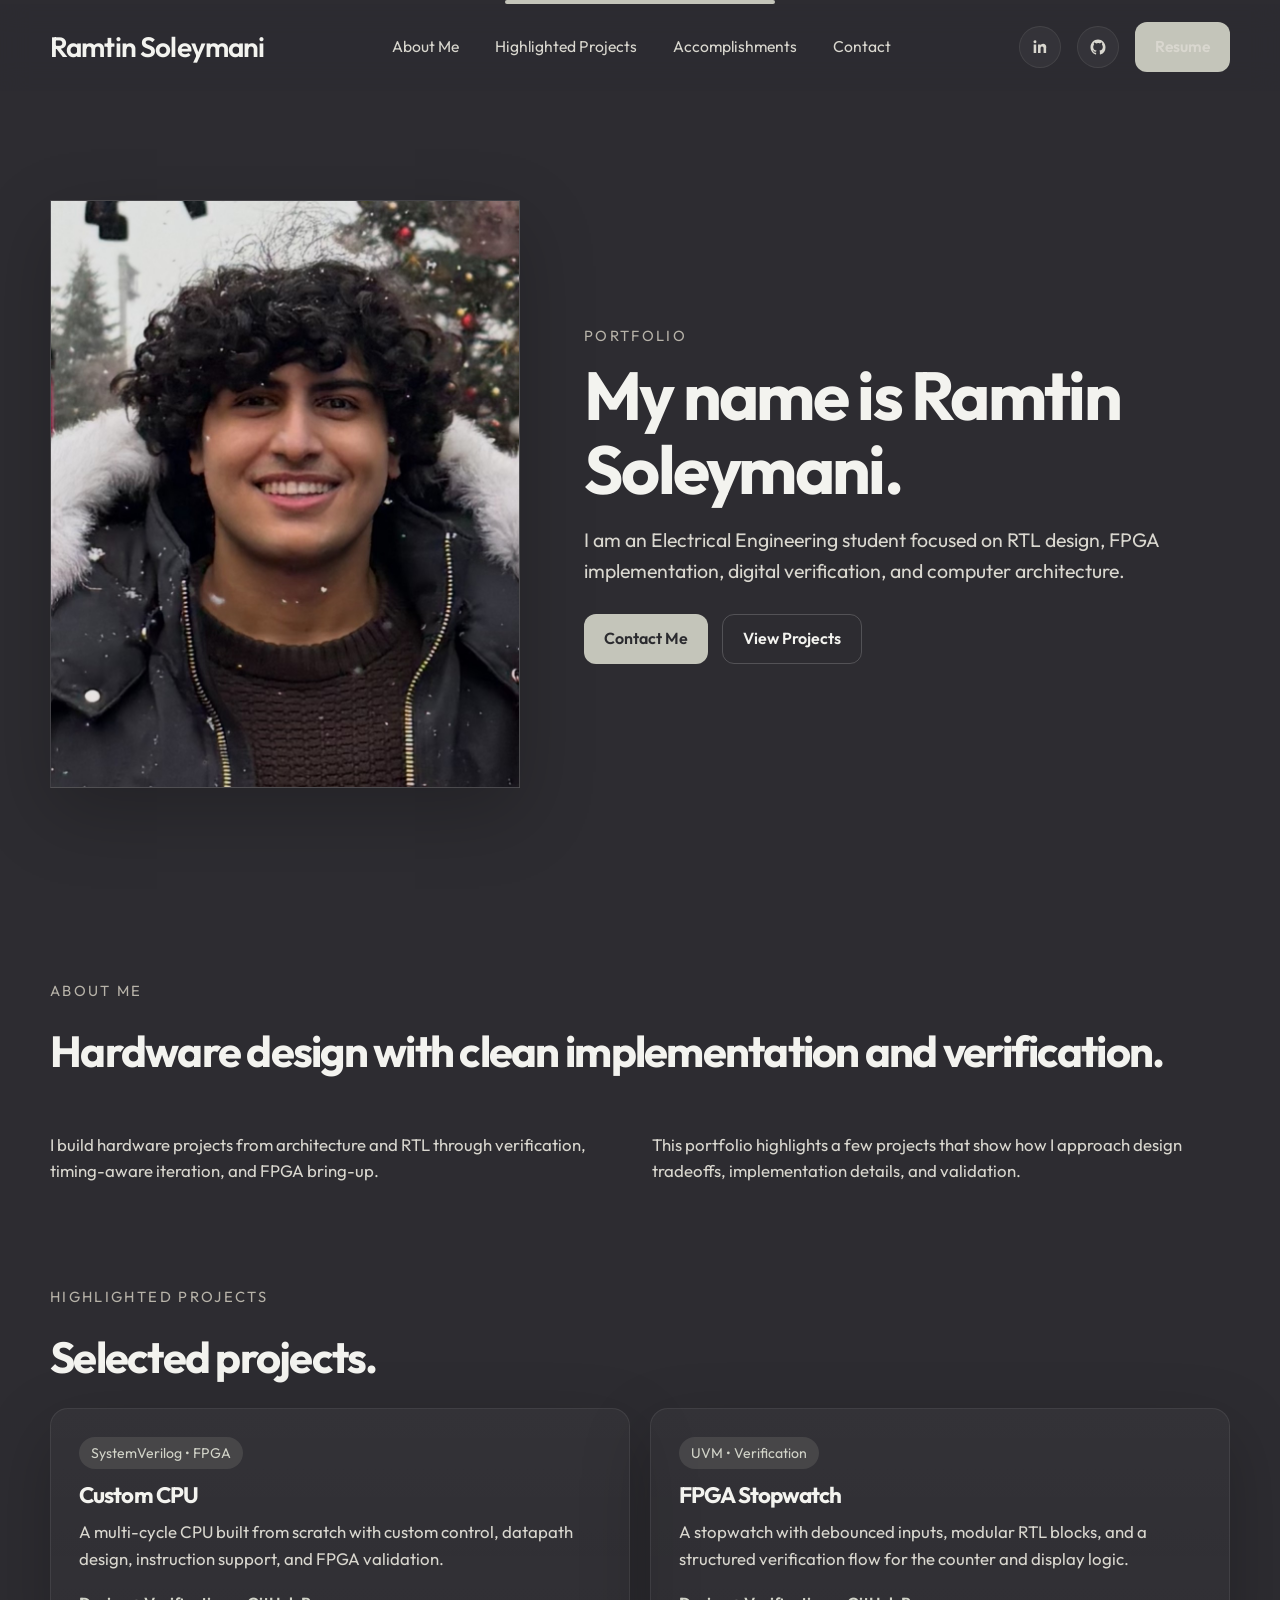
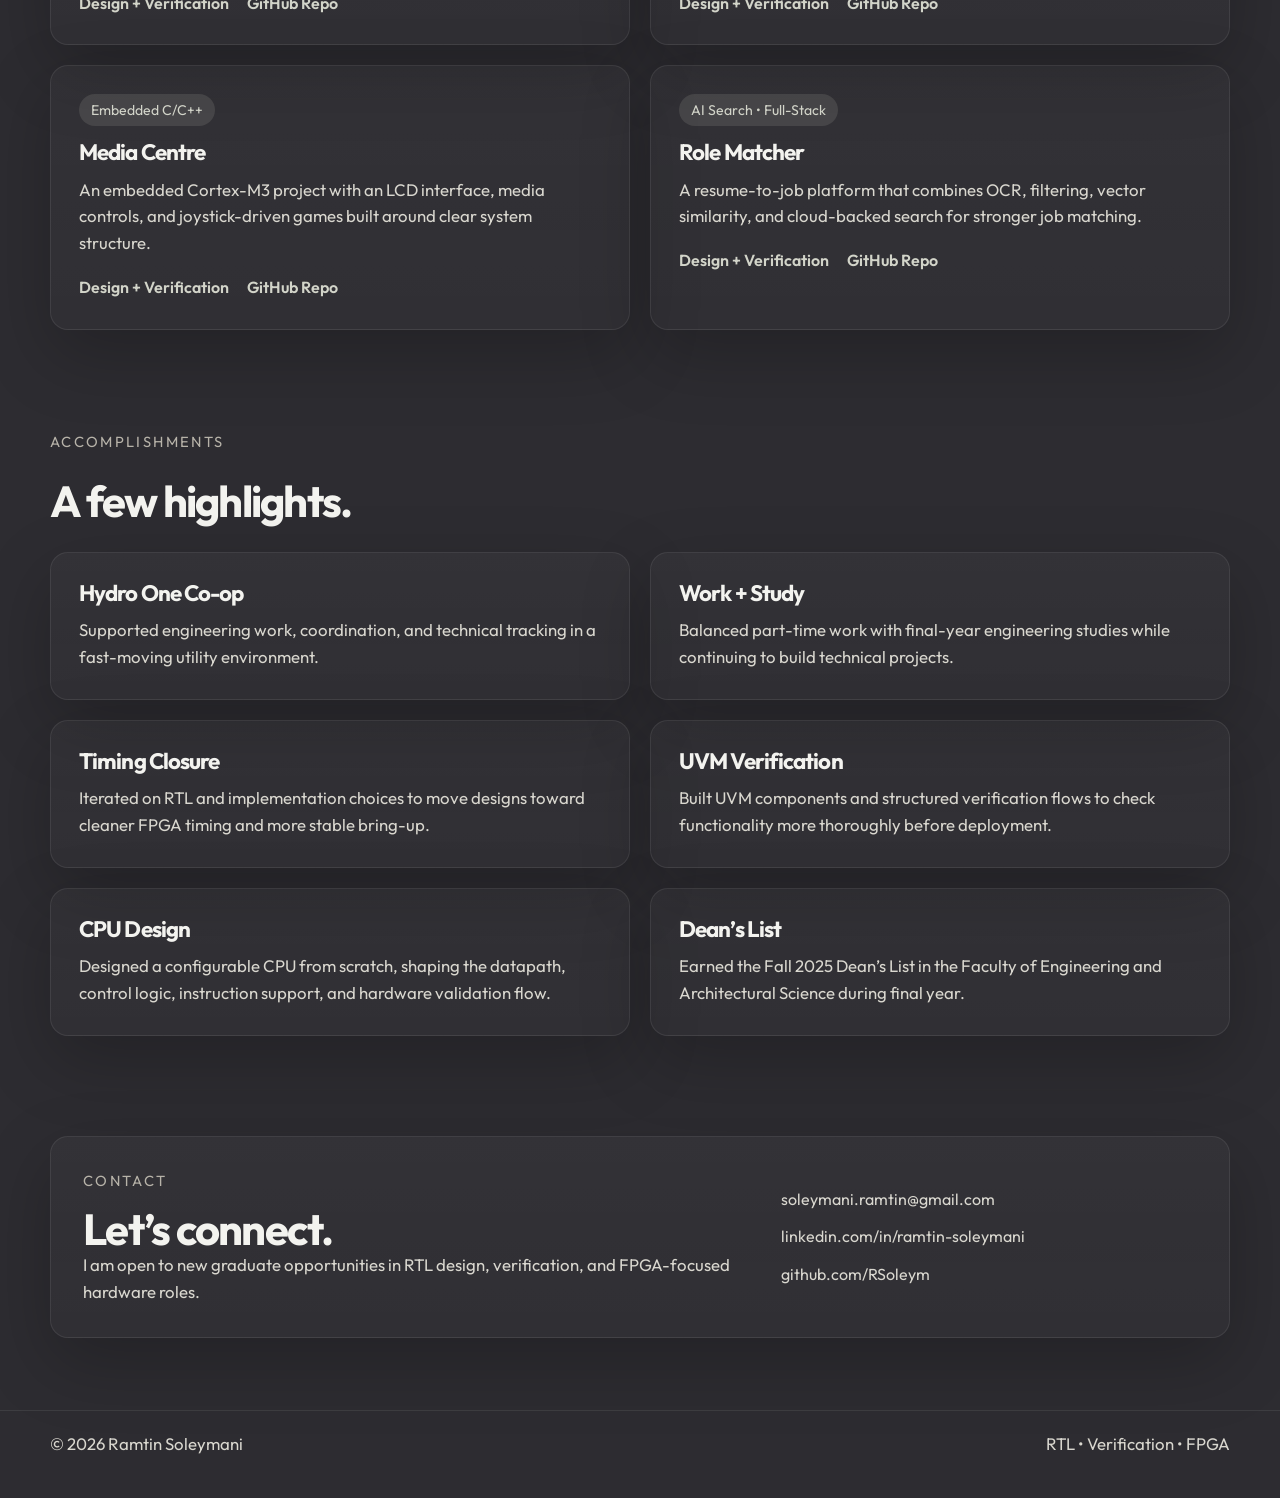
==== index.html @ 79d11b00 "Adding pictures and links to the website" ====
<!DOCTYPE html>
<html lang="en">
  <head>
    <meta charset="UTF-8" />
    <meta name="viewport" content="width=device-width, initial-scale=1.0" />
    <title>Ramtin Soleymani | Portfolio</title>
    <meta
      name="description"
      content="Portfolio website for Ramtin Soleymani featuring RTL, FPGA, verification, and computer architecture projects."
    />
    <meta name="theme-color" content="#C4C5BA" />
    <link rel="preconnect" href="https://fonts.googleapis.com" />
    <link rel="preconnect" href="https://fonts.gstatic.com" crossorigin />
    <link
      href="https://fonts.googleapis.com/css2?family=Outfit:wght@300;400;500;600;700&display=swap"
      rel="stylesheet"
    />
    <link rel="icon" href="assets/favicon.svg" type="image/svg+xml" />
    <link rel="stylesheet" href="styles.css" />
  </head>
  <body>
    <div class="top-accent" aria-hidden="true"></div>

    <header class="site-header" id="top">
      <div class="container header-inner">
        <a class="brand" href="#top">Ramtin Soleymani</a>

        <button
          class="menu-toggle"
          type="button"
          aria-label="Open menu"
          aria-expanded="false"
          aria-controls="site-nav"
        >
          <span></span>
          <span></span>
          <span></span>
        </button>

        <nav class="site-nav" id="site-nav" aria-label="Main navigation">
          <a href="#about">About Me</a>
          <a href="#projects">Highlighted Projects</a>
          <a href="#accomplishments">Accomplishments</a>
          <a href="#contact">Contact</a>
        </nav>

        <div class="header-actions">
          <a
            class="icon-link"
            href="https://www.linkedin.com/in/ramtin-soleymani/"
            target="_blank"
            rel="noreferrer"
            aria-label="LinkedIn"
          >
            <svg viewBox="0 0 24 24" aria-hidden="true">
              <path
                d="M6.94 8.5H3.56V20h3.38V8.5ZM5.25 3A2 2 0 1 0 5.3 7a2 2 0 0 0-.05-4Zm15.19 9.86c0-3.45-1.84-5.06-4.3-5.06-1.98 0-2.87 1.09-3.37 1.86V8.5H9.4c.05.77 0 11.5 0 11.5h3.37v-6.42c0-.34.03-.68.12-.92.27-.68.9-1.38 1.96-1.38 1.38 0 1.94 1.04 1.94 2.57V20h3.38v-7.14Z"
              />
            </svg>
          </a>
          <a
            class="icon-link"
            href="https://github.com/RSoleym"
            target="_blank"
            rel="noreferrer"
            aria-label="GitHub"
          >
            <svg viewBox="0 0 24 24" aria-hidden="true">
              <path
                d="M12 2C6.48 2 2 6.58 2 12.23c0 4.52 2.87 8.35 6.84 9.7.5.1.68-.22.68-.49 0-.24-.01-1.05-.01-1.91-2.78.62-3.37-1.21-3.37-1.21-.46-1.18-1.11-1.49-1.11-1.49-.91-.64.07-.63.07-.63 1 .07 1.53 1.06 1.53 1.06.9 1.57 2.35 1.12 2.92.86.09-.67.35-1.12.63-1.37-2.22-.26-4.56-1.14-4.56-5.09 0-1.13.39-2.05 1.03-2.77-.1-.26-.45-1.31.1-2.73 0 0 .84-.27 2.75 1.06A9.2 9.2 0 0 1 12 6.82c.85 0 1.72.12 2.53.35 1.91-1.33 2.75-1.06 2.75-1.06.55 1.42.2 2.47.1 2.73.64.72 1.03 1.64 1.03 2.77 0 3.96-2.34 4.82-4.58 5.08.36.32.69.95.69 1.92 0 1.39-.01 2.51-.01 2.85 0 .27.18.6.69.49A10.28 10.28 0 0 0 22 12.23C22 6.58 17.52 2 12 2Z"
              />
            </svg>
          </a>
          <a class="resume-button" href="resume.html">Resume</a>
        </div>
      </div>
    </header>

    <main>
      <section class="hero section">
        <div class="container hero-grid">
          <div class="hero-image-card fade-in-up">
            <img
              src="assets/ramtin-profile.jpg"
              alt="Portrait of Ramtin Soleymani"
            />
          </div>

          <div class="hero-copy fade-in-up delay-1">
            <p class="eyebrow">Portfolio</p>
            <h1>My name is Ramtin Soleymani.</h1>
            <p class="hero-text">
              I am an Electrical Engineering student focused on RTL design, FPGA
              implementation, digital verification, and computer architecture.
            </p>
            <div class="hero-buttons">
              <a class="primary-button" href="#contact">Contact Me</a>
              <a class="secondary-button" href="#projects">View Projects</a>
            </div>
          </div>
        </div>
      </section>

      <section class="section" id="about">
        <div class="container section-content fade-in-up">
          <div class="section-heading">
            <p class="eyebrow">About Me</p>
            <h2>Hardware design with clean implementation and verification.</h2>
          </div>
          <div class="about-grid">
            <p>
              I build hardware projects from architecture and RTL through
              verification, timing-aware iteration, and FPGA bring-up.
            </p>
            <p>
              This portfolio highlights a few projects that show how I approach
              design tradeoffs, implementation details, and validation.
            </p>
          </div>
        </div>
      </section>

      <section class="section" id="projects">
        <div class="container fade-in-up">
          <div class="section-heading">
            <p class="eyebrow">Highlighted Projects</p>
            <h2>Selected projects.</h2>
          </div>

          <div class="card-grid projects-grid">
            <article class="project-card">
              <div class="card-tag">SystemVerilog • FPGA</div>
              <h3>Custom CPU</h3>
              <p>
                A multi-cycle CPU built from scratch with custom control,
                datapath design, instruction support, and FPGA validation.
              </p>
              <div class="project-links">
                <a
                  href="https://docs.google.com/presentation/d/11VwIKEyVeh_dGXQDwxvFSNPMsIY0EbLAxDxgkNIYJq4/edit?slide=id.g3d392737bb1_1_84#slide=id.g3d392737bb1_1_84"
                  target="_blank"
                  rel="noreferrer"
                  >Design + Verification</a
                >
                <a
                  href="https://github.com/RSoleym/multicycle_mips_custom_cpu"
                  target="_blank"
                  rel="noreferrer"
                  >GitHub Repo</a
                >
              </div>
            </article>

            <article class="project-card">
              <div class="card-tag">UVM • Verification</div>
              <h3>FPGA Stopwatch</h3>
              <p>
                A stopwatch with debounced inputs, modular RTL blocks, and a
                structured verification flow for the counter and display logic.
              </p>
              <div class="project-links">
                <a
                  href="https://docs.google.com/presentation/d/1rQfCidbTd4oR3LDAykFr8XjBITCOvkiDBzoU8y89S7w/edit"
                  target="_blank"
                  rel="noreferrer"
                  >Design + Verification</a
                >
                <a
                  href="https://github.com/RSoleym/fpga-stopwatch-basys3"
                  target="_blank"
                  rel="noreferrer"
                  >GitHub Repo</a
                >
              </div>
            </article>

            <article class="project-card">
              <div class="card-tag">Embedded C/C++</div>
              <h3>Media Centre</h3>
              <p>
                An embedded Cortex-M3 project with an LCD interface, media
                controls, and joystick-driven games built around clear system
                structure.
              </p>
              <div class="project-links">
                <a
                  href="https://docs.google.com/presentation/d/1GNQaPY8K37WHM2lhMKdlsnC8Sw-ciYtW-inkpWtePw8/edit"
                  target="_blank"
                  rel="noreferrer"
                  >Design + Verification</a
                >
                <a
                  href="https://github.com/RSoleym/Advance-Media-Center"
                  target="_blank"
                  rel="noreferrer"
                  >GitHub Repo</a
                >
              </div>
            </article>

            <article class="project-card">
              <div class="card-tag">AI Search • Full-Stack</div>
              <h3>Role Matcher</h3>
              <p>
                A resume-to-job platform that combines OCR, filtering, vector
                similarity, and cloud-backed search for stronger job matching.
              </p>
              <div class="project-links">
                <a
                  href="https://docs.google.com/presentation/d/1rDecOIq5hMpRb4sIK5qnlG5MpmDckIs1rDE2ILt03Q4/edit"
                  target="_blank"
                  rel="noreferrer"
                  >Design + Verification</a
                >
                <a
                  href="https://github.com/RSoleym/resume-match-ai-platform"
                  target="_blank"
                  rel="noreferrer"
                  >GitHub Repo</a
                >
              </div>
            </article>
          </div>
        </div>
      </section>

      <section class="section" id="accomplishments">
        <div class="container fade-in-up">
          <div class="section-heading">
            <p class="eyebrow">Accomplishments</p>
            <h2>A few highlights.</h2>
          </div>

          <div class="card-grid accomplishments-grid">
            <article class="info-card">
              <h3>Hydro One Co-op</h3>
              <p>
                Supported engineering work, coordination, and technical tracking
                in a fast-moving utility environment.
              </p>
            </article>

            <article class="info-card">
              <h3>Work + Study</h3>
              <p>
                Balanced part-time work with final-year engineering studies while
                continuing to build technical projects.
              </p>
            </article>

            <article class="info-card">
              <h3>Timing Closure</h3>
              <p>
                Iterated on RTL and implementation choices to move designs
                toward cleaner FPGA timing and more stable bring-up.
              </p>
            </article>

            <article class="info-card">
              <h3>UVM Verification</h3>
              <p>
                Built UVM components and structured verification flows to check
                functionality more thoroughly before deployment.
              </p>
            </article>

            <article class="info-card">
              <h3>CPU Design</h3>
              <p>
                Designed a configurable CPU from scratch, shaping the datapath,
                control logic, instruction support, and hardware validation flow.
              </p>
            </article>

            <article class="info-card">
              <h3>Dean’s List</h3>
              <p>
                Earned the Fall 2025 Dean’s List in the Faculty of Engineering
                and Architectural Science during final year.
              </p>
            </article>
          </div>
        </div>
      </section>

      <section class="section" id="contact">
        <div class="container contact-panel fade-in-up">
          <div>
            <p class="eyebrow">Contact</p>
            <h2>Let’s connect.</h2>
            <p>
              I am open to new graduate opportunities in RTL design,
              verification, and FPGA-focused hardware roles.
            </p>
          </div>

          <div class="contact-links">
            <a href="mailto:soleymani.ramtin@gmail.com">soleymani.ramtin@gmail.com</a>
            <a href="https://www.linkedin.com/in/ramtin-soleymani/" target="_blank" rel="noreferrer"
              >linkedin.com/in/ramtin-soleymani</a
            >
            <a href="https://github.com/RSoleym" target="_blank" rel="noreferrer"
              >github.com/RSoleym</a
            >
          </div>
        </div>
      </section>
    </main>

    <footer class="site-footer">
      <div class="container footer-inner">
        <p>© <span id="year"></span> Ramtin Soleymani</p>
        <p>RTL • Verification • FPGA</p>
      </div>
    </footer>

    <script src="script.js"></script>
  </body>
</html>
---- styles.css ----
:root {
  --bg: #2d2c31;
  --bg-elevated: #34333a;
  --panel: #3a3941;
  --text: #f3f3ef;
  --muted: #d9d7cf;
  --soft: #b7b3a9;
  --accent: #c4c5ba;
  --accent-strong: #d2d4c9;
  --border: rgba(255, 255, 255, 0.08);
  --shadow: 0 25px 70px rgba(0, 0, 0, 0.22);
  --container: 1180px;
  --radius-lg: 28px;
  --radius-md: 18px;
  --radius-sm: 12px;
  --transition: 220ms ease;
}

* {
  box-sizing: border-box;
}

html {
  scroll-behavior: smooth;
}

body {
  margin: 0;
  font-family: 'Outfit', system-ui, -apple-system, BlinkMacSystemFont, 'Segoe UI', sans-serif;
  background: var(--bg);
  color: var(--text);
  line-height: 1.6;
}

img {
  display: block;
  max-width: 100%;
}

a {
  color: inherit;
  text-decoration: none;
}

button,
a {
  -webkit-tap-highlight-color: transparent;
}

.top-accent {
  height: 4px;
  width: min(26vw, 270px);
  margin: 0 auto;
  background: var(--accent);
  border-radius: 999px;
}

.container {
  width: min(calc(100% - 48px), var(--container));
  margin: 0 auto;
}

.section {
  padding: 28px 0 72px;
}

.site-header {
  position: sticky;
  top: 0;
  z-index: 30;
  background: rgba(45, 44, 49, 0.92);
  backdrop-filter: blur(14px);
  border-bottom: 1px solid transparent;
}

.header-inner {
  display: grid;
  grid-template-columns: auto 1fr auto;
  gap: 24px;
  align-items: center;
  padding: 18px 0;
}

.brand {
  font-size: 1.75rem;
  font-weight: 600;
  letter-spacing: -0.03em;
}

.site-nav {
  display: flex;
  justify-content: center;
  gap: 36px;
}

.site-nav a,
.header-actions a {
  position: relative;
  font-size: 0.98rem;
  color: var(--muted);
  transition: color var(--transition), opacity var(--transition), transform var(--transition);
}

.site-nav a:hover,
.header-actions a:hover,
.contact-links a:hover,
.project-links a:hover {
  color: var(--text);
}

.site-nav a::after {
  content: '';
  position: absolute;
  left: 0;
  bottom: -8px;
  width: 100%;
  height: 2px;
  transform: scaleX(0);
  transform-origin: center;
  background: var(--accent);
  transition: transform var(--transition);
}

.site-nav a:hover::after,
.site-nav a:focus-visible::after {
  transform: scaleX(1);
}

.header-actions {
  display: flex;
  align-items: center;
  gap: 16px;
}

.icon-link {
  display: inline-flex;
  align-items: center;
  justify-content: center;
  width: 42px;
  height: 42px;
  border-radius: 999px;
  background: rgba(255, 255, 255, 0.04);
  border: 1px solid var(--border);
}

.icon-link svg {
  width: 18px;
  height: 18px;
  fill: currentColor;
}

.resume-button,
.primary-button,
.secondary-button {
  display: inline-flex;
  align-items: center;
  justify-content: center;
  min-height: 50px;
  padding: 0 20px;
  border-radius: var(--radius-sm);
  font-weight: 600;
  transition: transform var(--transition), background var(--transition), color var(--transition), border-color var(--transition);
}

.resume-button,
.primary-button {
  background: var(--accent);
  color: #2b2b2f;
}

.resume-button:hover,
.primary-button:hover {
  background: var(--accent-strong);
  transform: translateY(-1px);
}

.secondary-button {
  border: 1px solid rgba(255, 255, 255, 0.18);
  color: var(--text);
  background: transparent;
}

.secondary-button:hover {
  background: rgba(255, 255, 255, 0.05);
  transform: translateY(-1px);
}

.menu-toggle {
  display: none;
  flex-direction: column;
  justify-content: center;
  gap: 4px;
  width: 48px;
  height: 48px;
  padding: 0;
  background: transparent;
  border: 1px solid var(--border);
  border-radius: 12px;
  cursor: pointer;
}

.menu-toggle span {
  width: 20px;
  height: 2px;
  margin: 0 auto;
  background: var(--text);
  border-radius: 999px;
}

.hero {
  padding-top: 18px;
}

.hero-grid {
  display: grid;
  grid-template-columns: minmax(300px, 470px) minmax(320px, 1fr);
  gap: clamp(28px, 5vw, 64px);
  align-items: center;
  min-height: calc(100vh - 130px);
}

.hero-image-card {
  max-width: 470px;
  width: 100%;
  aspect-ratio: 4 / 5;
  border-radius: 0;
  overflow: hidden;
  box-shadow: var(--shadow);
  background: linear-gradient(135deg, rgba(196, 197, 186, 0.14), rgba(255, 255, 255, 0.02));
  border: 1px solid var(--border);
}

.hero-image-card img {
  width: 100%;
  height: 100%;
  object-fit: cover;
  object-position: center 28%;
}

.hero-copy {
  max-width: 640px;
}

.eyebrow {
  margin: 0 0 12px;
  font-size: 0.92rem;
  letter-spacing: 0.16em;
  text-transform: uppercase;
  color: var(--soft);
}

h1,
h2,
h3 {
  margin: 0;
  letter-spacing: -0.04em;
  line-height: 1.08;
}

h1 {
  font-size: clamp(2.9rem, 5.3vw, 5.2rem);
  margin-bottom: 18px;
}

h2 {
  font-size: clamp(2rem, 3.4vw, 3rem);
}

h3 {
  font-size: 1.4rem;
}

p {
  margin: 0;
  color: var(--muted);
  font-size: 1.05rem;
}

.hero-text {
  max-width: 620px;
  font-size: 1.22rem;
  margin-bottom: 28px;
}

.hero-buttons {
  display: flex;
  flex-wrap: wrap;
  gap: 14px;
}

.section-heading {
  display: grid;
  gap: 12px;
  margin-bottom: 28px;
}

.section-content {
  display: grid;
  gap: 30px;
}

.about-grid {
  display: grid;
  grid-template-columns: repeat(2, minmax(0, 1fr));
  gap: 24px;
}

.card-grid {
  display: grid;
  gap: 20px;
}

.projects-grid {
  grid-template-columns: repeat(2, minmax(0, 1fr));
}

.accomplishments-grid {
  grid-template-columns: repeat(2, minmax(0, 1fr));
}

.project-card,
.info-card,
.contact-panel {
  background: linear-gradient(180deg, rgba(255, 255, 255, 0.03), rgba(255, 255, 255, 0.015));
  border: 1px solid var(--border);
  border-radius: var(--radius-md);
  box-shadow: var(--shadow);
}

.project-card,
.info-card {
  padding: 28px;
}

.card-tag {
  display: inline-flex;
  align-items: center;
  min-height: 32px;
  padding: 0 12px;
  border-radius: 999px;
  background: rgba(196, 197, 186, 0.14);
  color: var(--accent-strong);
  font-size: 0.88rem;
  margin-bottom: 14px;
}

.project-card p,
.info-card p {
  margin-top: 12px;
}

.project-links {
  display: flex;
  flex-wrap: wrap;
  gap: 18px;
  margin-top: 18px;
}

.project-links a {
  color: var(--accent-strong);
  font-weight: 600;
}

.contact-panel {
  padding: 32px;
  display: grid;
  grid-template-columns: minmax(0, 1.45fr) minmax(250px, 0.9fr);
  gap: 28px;
  align-items: center;
}

.contact-links {
  display: grid;
  gap: 12px;
}

.contact-links a {
  color: var(--muted);
  word-break: break-word;
}

.site-footer {
  border-top: 1px solid var(--border);
  padding: 20px 0 40px;
}

.footer-inner {
  display: flex;
  justify-content: space-between;
  gap: 12px;
  flex-wrap: wrap;
}

.fade-in-up {
  opacity: 0;
  transform: translateY(22px);
  transition: opacity 700ms ease, transform 700ms ease;
}

.fade-in-up.visible {
  opacity: 1;
  transform: translateY(0);
}

.delay-1 {
  transition-delay: 130ms;
}

@media (max-width: 980px) {
  .header-inner {
    grid-template-columns: auto auto;
    grid-template-areas:
      'brand toggle'
      'nav nav'
      'actions actions';
  }

  .brand {
    grid-area: brand;
  }

  .menu-toggle {
    grid-area: toggle;
    display: flex;
    justify-self: end;
  }

  .site-nav {
    grid-area: nav;
    display: none;
    justify-content: flex-start;
    flex-wrap: wrap;
    gap: 18px 24px;
    padding-top: 10px;
  }

  .site-nav.is-open {
    display: flex;
  }

  .header-actions {
    grid-area: actions;
    justify-content: flex-start;
    padding-top: 8px;
  }

  .hero-grid,
  .about-grid,
  .projects-grid,
  .accomplishments-grid,
  .contact-panel {
    grid-template-columns: 1fr;
  }

  .hero-grid {
    min-height: unset;
    padding-bottom: 10px;
  }

  .hero-image-card {
    max-width: 440px;
  }

  h1 {
    font-size: clamp(2.4rem, 9vw, 4.1rem);
  }
}

@media (max-width: 640px) {
  .container {
    width: min(calc(100% - 28px), var(--container));
  }

  .section {
    padding: 20px 0 56px;
  }

  .brand {
    font-size: 1.35rem;
  }

  .resume-button,
  .primary-button,
  .secondary-button {
    width: 100%;
  }

  .header-actions {
    flex-wrap: wrap;
  }

  .icon-link {
    width: 46px;
    height: 46px;
  }

  .project-card,
  .info-card,
  .contact-panel {
    padding: 22px;
  }

  p,
  .hero-text {
    font-size: 1rem;
  }
}
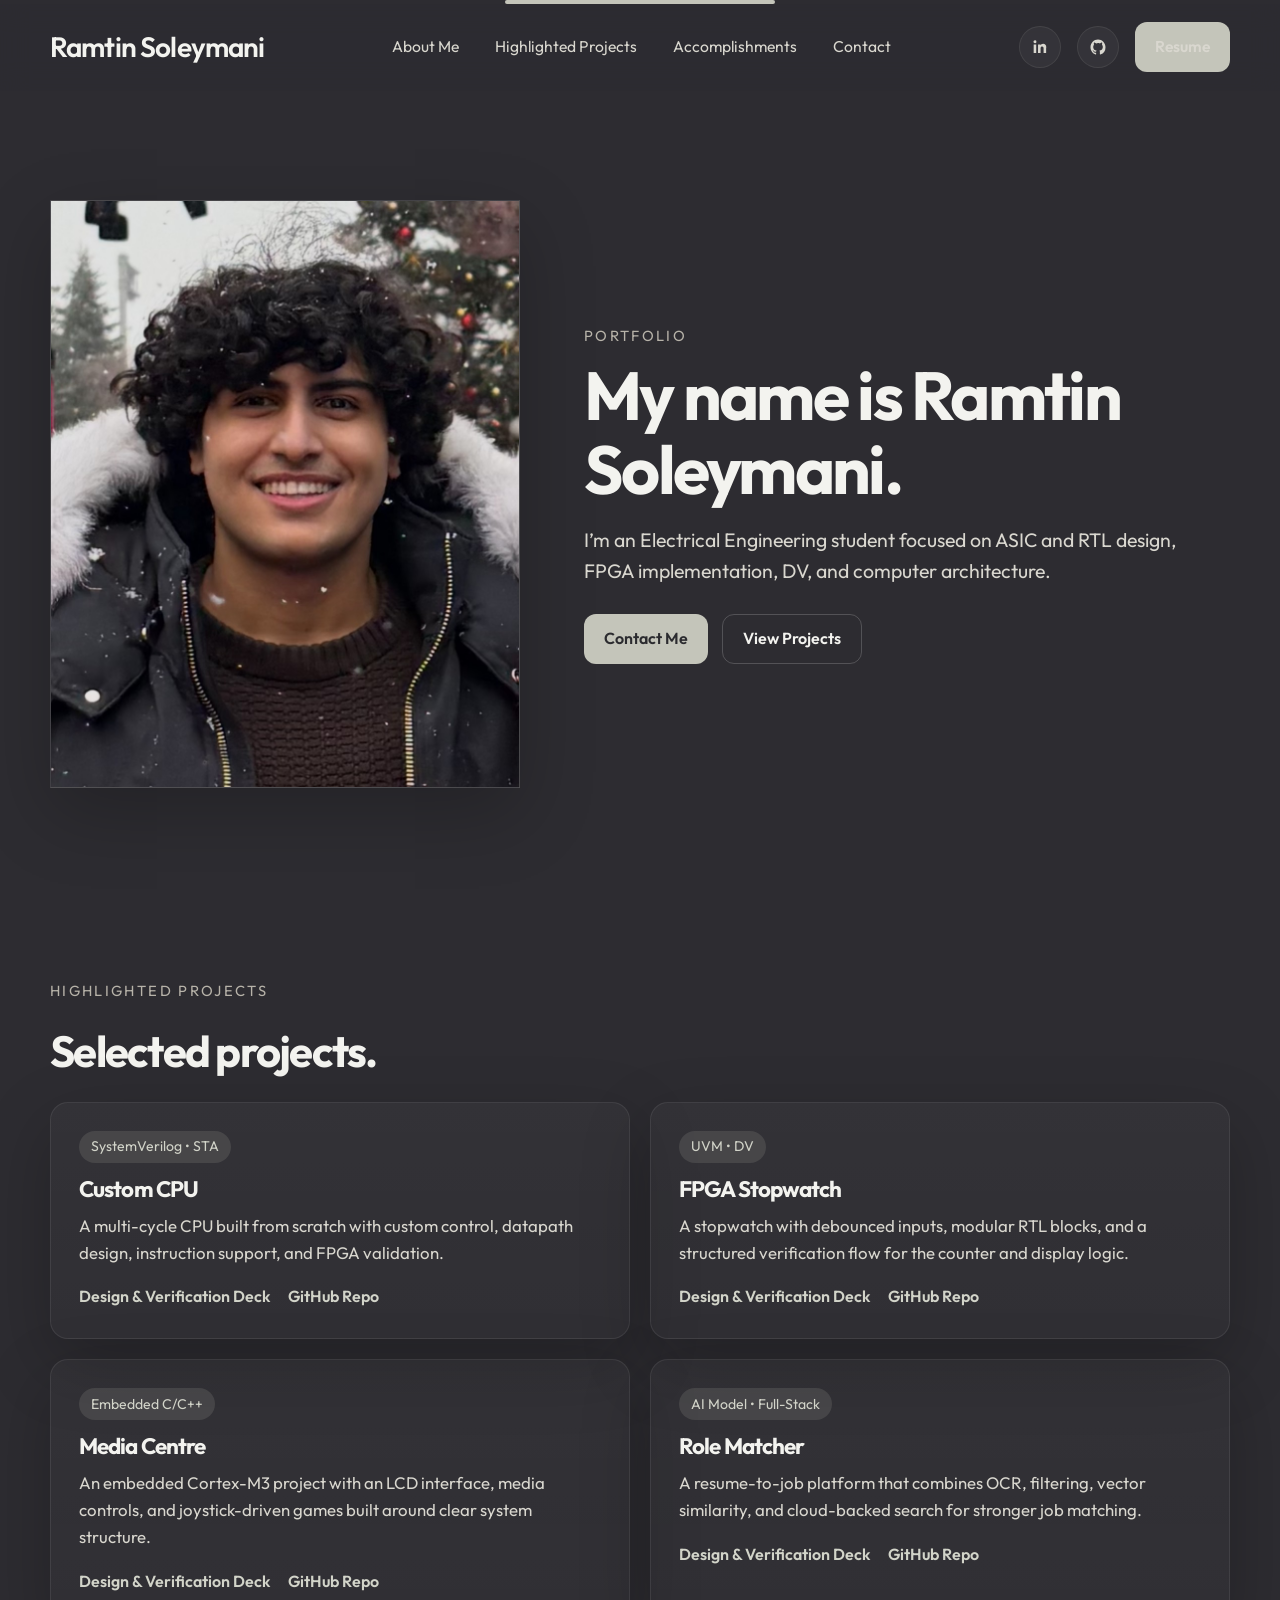
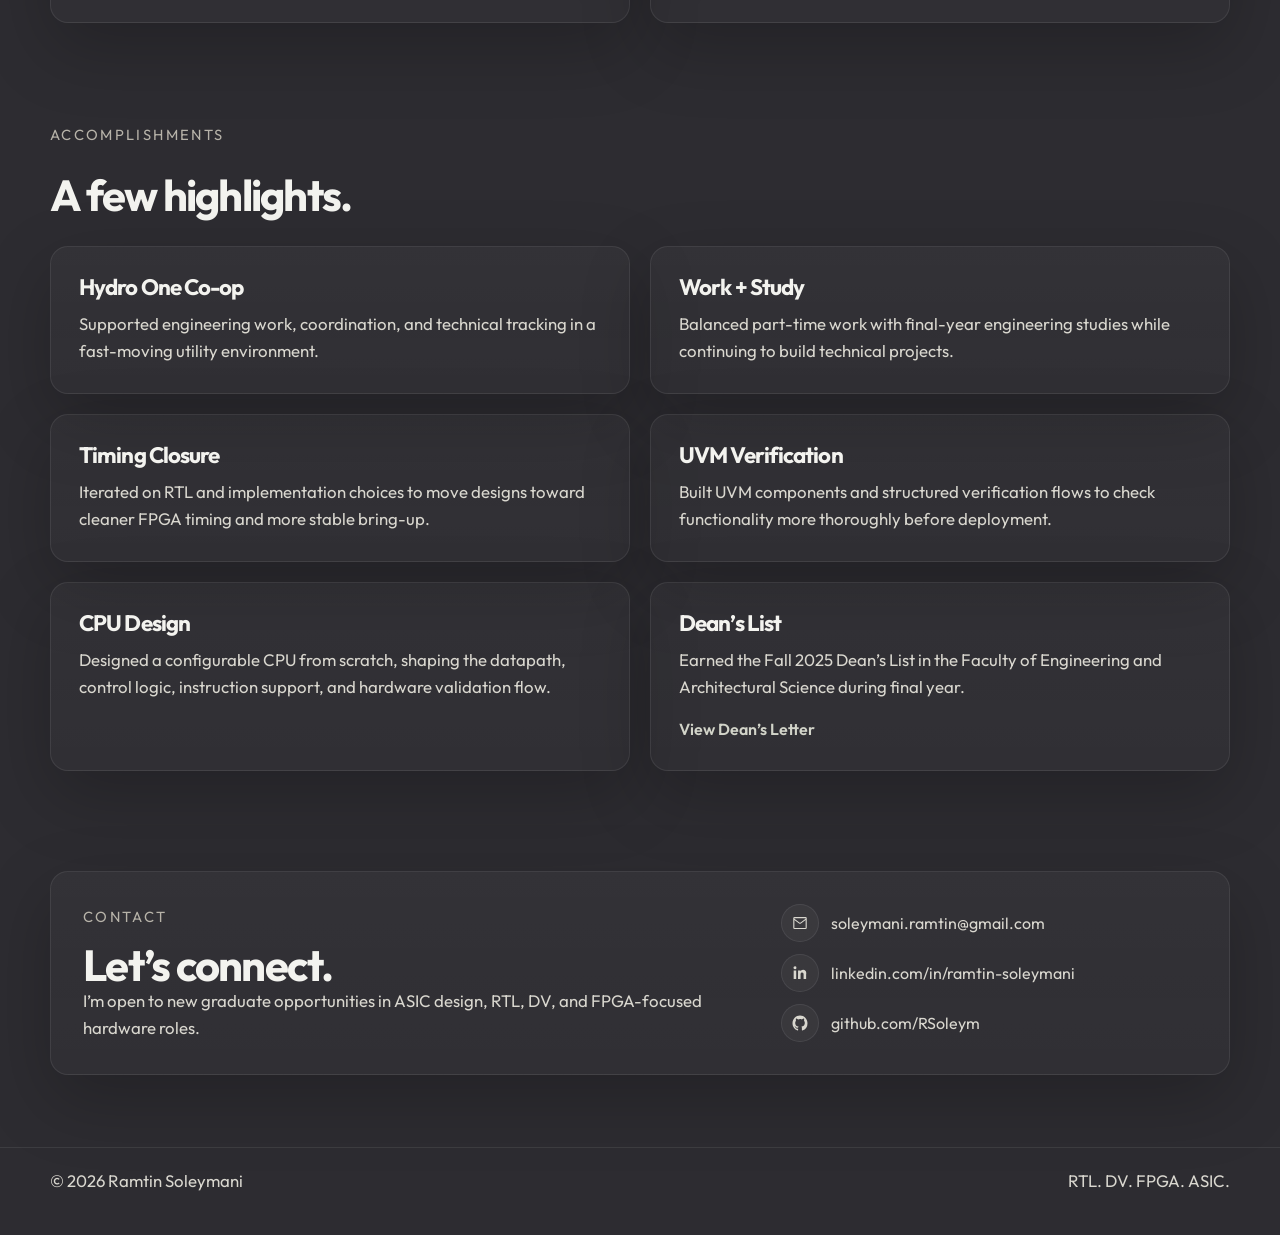
==== commit 0e1f6e04: "Modified some wordings and polished the website" ====
--- a/index.html
+++ b/index.html
@@ -6,7 +6,7 @@
     <title>Ramtin Soleymani | Portfolio</title>
     <meta
       name="description"
-      content="Portfolio website for Ramtin Soleymani featuring RTL, FPGA, verification, and computer architecture projects."
+      content="Portfolio website for Ramtin Soleymani featuring ASIC, RTL, FPGA, DV, and computer architecture projects."
     />
     <meta name="theme-color" content="#C4C5BA" />
     <link rel="preconnect" href="https://fonts.googleapis.com" />
@@ -77,7 +77,7 @@
     </header>
 
     <main>
-      <section class="hero section">
+      <section class="hero section" id="about">
         <div class="container hero-grid">
           <div class="hero-image-card fade-in-up">
             <img
@@ -90,8 +90,8 @@
             <p class="eyebrow">Portfolio</p>
             <h1>My name is Ramtin Soleymani.</h1>
             <p class="hero-text">
-              I am an Electrical Engineering student focused on RTL design, FPGA
-              implementation, digital verification, and computer architecture.
+              I’m an Electrical Engineering student focused on ASIC and RTL
+              design, FPGA implementation, DV, and computer architecture.
             </p>
             <div class="hero-buttons">
               <a class="primary-button" href="#contact">Contact Me</a>
@@ -101,25 +101,6 @@
         </div>
       </section>
 
-      <section class="section" id="about">
-        <div class="container section-content fade-in-up">
-          <div class="section-heading">
-            <p class="eyebrow">About Me</p>
-            <h2>Hardware design with clean implementation and verification.</h2>
-          </div>
-          <div class="about-grid">
-            <p>
-              I build hardware projects from architecture and RTL through
-              verification, timing-aware iteration, and FPGA bring-up.
-            </p>
-            <p>
-              This portfolio highlights a few projects that show how I approach
-              design tradeoffs, implementation details, and validation.
-            </p>
-          </div>
-        </div>
-      </section>
-
       <section class="section" id="projects">
         <div class="container fade-in-up">
           <div class="section-heading">
@@ -129,7 +110,7 @@
 
           <div class="card-grid projects-grid">
             <article class="project-card">
-              <div class="card-tag">SystemVerilog • FPGA</div>
+              <div class="card-tag">SystemVerilog • STA</div>
               <h3>Custom CPU</h3>
               <p>
                 A multi-cycle CPU built from scratch with custom control,
@@ -137,10 +118,10 @@
               </p>
               <div class="project-links">
                 <a
-                  href="https://docs.google.com/presentation/d/11VwIKEyVeh_dGXQDwxvFSNPMsIY0EbLAxDxgkNIYJq4/edit?slide=id.g3d392737bb1_1_84#slide=id.g3d392737bb1_1_84"
-                  target="_blank"
-                  rel="noreferrer"
-                  >Design + Verification</a
+                  href="https://docs.google.com/presentation/d/11VwIKEyVeh_dGXQDwxvFSNPMsIY0EbLAxDxgkNIYJq4/edit?slide=id.g3d392737bb1_1_8#slide=id.g3d392737bb1_1_8"
+                  target="_blank"
+                  rel="noreferrer"
+                  >Design &amp; Verification Deck</a
                 >
                 <a
                   href="https://github.com/RSoleym/multicycle_mips_custom_cpu"
@@ -152,7 +133,7 @@
             </article>
 
             <article class="project-card">
-              <div class="card-tag">UVM • Verification</div>
+              <div class="card-tag">UVM • DV</div>
               <h3>FPGA Stopwatch</h3>
               <p>
                 A stopwatch with debounced inputs, modular RTL blocks, and a
@@ -163,7 +144,7 @@
                   href="https://docs.google.com/presentation/d/1rQfCidbTd4oR3LDAykFr8XjBITCOvkiDBzoU8y89S7w/edit"
                   target="_blank"
                   rel="noreferrer"
-                  >Design + Verification</a
+                  >Design &amp; Verification Deck</a
                 >
                 <a
                   href="https://github.com/RSoleym/fpga-stopwatch-basys3"
@@ -187,7 +168,7 @@
                   href="https://docs.google.com/presentation/d/1GNQaPY8K37WHM2lhMKdlsnC8Sw-ciYtW-inkpWtePw8/edit"
                   target="_blank"
                   rel="noreferrer"
-                  >Design + Verification</a
+                  >Design &amp; Verification Deck</a
                 >
                 <a
                   href="https://github.com/RSoleym/Advance-Media-Center"
@@ -199,7 +180,7 @@
             </article>
 
             <article class="project-card">
-              <div class="card-tag">AI Search • Full-Stack</div>
+              <div class="card-tag">AI Model • Full-Stack</div>
               <h3>Role Matcher</h3>
               <p>
                 A resume-to-job platform that combines OCR, filtering, vector
@@ -210,7 +191,7 @@
                   href="https://docs.google.com/presentation/d/1rDecOIq5hMpRb4sIK5qnlG5MpmDckIs1rDE2ILt03Q4/edit"
                   target="_blank"
                   rel="noreferrer"
-                  >Design + Verification</a
+                  >Design &amp; Verification Deck</a
                 >
                 <a
                   href="https://github.com/RSoleym/resume-match-ai-platform"
@@ -243,8 +224,8 @@
             <article class="info-card">
               <h3>Work + Study</h3>
               <p>
-                Balanced part-time work with final-year engineering studies while
-                continuing to build technical projects.
+                Balanced part-time work with final-year engineering studies
+                while continuing to build technical projects.
               </p>
             </article>
 
@@ -278,6 +259,11 @@
                 Earned the Fall 2025 Dean’s List in the Faculty of Engineering
                 and Architectural Science during final year.
               </p>
+              <div class="project-links info-links">
+                <a href="assets/fall-2025-deans-list-letter.pdf" target="_blank" rel="noreferrer"
+                  >View Dean’s Letter</a
+                >
+              </div>
             </article>
           </div>
         </div>
@@ -289,19 +275,36 @@
             <p class="eyebrow">Contact</p>
             <h2>Let’s connect.</h2>
             <p>
-              I am open to new graduate opportunities in RTL design,
-              verification, and FPGA-focused hardware roles.
+              I’m open to new graduate opportunities in ASIC design, RTL, DV,
+              and FPGA-focused hardware roles.
             </p>
           </div>
 
           <div class="contact-links">
-            <a href="mailto:soleymani.ramtin@gmail.com">soleymani.ramtin@gmail.com</a>
-            <a href="https://www.linkedin.com/in/ramtin-soleymani/" target="_blank" rel="noreferrer"
-              >linkedin.com/in/ramtin-soleymani</a
-            >
-            <a href="https://github.com/RSoleym" target="_blank" rel="noreferrer"
-              >github.com/RSoleym</a
-            >
+            <a class="contact-link" href="mailto:soleymani.ramtin@gmail.com">
+              <span class="contact-icon" aria-hidden="true">
+                <svg viewBox="0 0 24 24">
+                  <path d="M3 5.75A1.75 1.75 0 0 1 4.75 4h14.5A1.75 1.75 0 0 1 21 5.75v12.5A1.75 1.75 0 0 1 19.25 20H4.75A1.75 1.75 0 0 1 3 18.25V5.75Zm1.5.31v.18l7.16 5.32a.6.6 0 0 0 .68 0l7.16-5.32v-.18a.25.25 0 0 0-.25-.25H4.75a.25.25 0 0 0-.25.25Zm15 1.95-6.27 4.66a2.1 2.1 0 0 1-2.46 0L4.5 8.01v10.24c0 .14.11.25.25.25h14.5a.25.25 0 0 0 .25-.25V8.01Z"/>
+                </svg>
+              </span>
+              <span>soleymani.ramtin@gmail.com</span>
+            </a>
+            <a class="contact-link" href="https://www.linkedin.com/in/ramtin-soleymani/" target="_blank" rel="noreferrer">
+              <span class="contact-icon" aria-hidden="true">
+                <svg viewBox="0 0 24 24">
+                  <path d="M6.94 8.5H3.56V20h3.38V8.5ZM5.25 3A2 2 0 1 0 5.3 7a2 2 0 0 0-.05-4Zm15.19 9.86c0-3.45-1.84-5.06-4.3-5.06-1.98 0-2.87 1.09-3.37 1.86V8.5H9.4c.05.77 0 11.5 0 11.5h3.37v-6.42c0-.34.03-.68.12-.92.27-.68.9-1.38 1.96-1.38 1.38 0 1.94 1.04 1.94 2.57V20h3.38v-7.14Z"/>
+                </svg>
+              </span>
+              <span>linkedin.com/in/ramtin-soleymani</span>
+            </a>
+            <a class="contact-link" href="https://github.com/RSoleym" target="_blank" rel="noreferrer">
+              <span class="contact-icon" aria-hidden="true">
+                <svg viewBox="0 0 24 24">
+                  <path d="M12 2C6.48 2 2 6.58 2 12.23c0 4.52 2.87 8.35 6.84 9.7.5.1.68-.22.68-.49 0-.24-.01-1.05-.01-1.91-2.78.62-3.37-1.21-3.37-1.21-.46-1.18-1.11-1.49-1.11-1.49-.91-.64.07-.63.07-.63 1 .07 1.53 1.06 1.53 1.06.9 1.57 2.35 1.12 2.92.86.09-.67.35-1.12.63-1.37-2.22-.26-4.56-1.14-4.56-5.09 0-1.13.39-2.05 1.03-2.77-.1-.26-.45-1.31.1-2.73 0 0 .84-.27 2.75 1.06A9.2 9.2 0 0 1 12 6.82c.85 0 1.72.12 2.53.35 1.91-1.33 2.75-1.06 2.75-1.06.55 1.42.2 2.47.1 2.73.64.72 1.03 1.64 1.03 2.77 0 3.96-2.34 4.82-4.58 5.08.36.32.69.95.69 1.92 0 1.39-.01 2.51-.01 2.85 0 .27.18.6.69.49A10.28 10.28 0 0 0 22 12.23C22 6.58 17.52 2 12 2Z"/>
+                </svg>
+              </span>
+              <span>github.com/RSoleym</span>
+            </a>
           </div>
         </div>
       </section>
@@ -310,7 +313,7 @@
     <footer class="site-footer">
       <div class="container footer-inner">
         <p>© <span id="year"></span> Ramtin Soleymani</p>
-        <p>RTL • Verification • FPGA</p>
+        <p>RTL. DV. FPGA. ASIC.</p>
       </div>
     </footer>
 
--- a/styles.css
+++ b/styles.css
@@ -103,7 +103,7 @@
 
 .site-nav a:hover,
 .header-actions a:hover,
-.contact-links a:hover,
+.contact-link:hover,
 .project-links a:hover {
   color: var(--text);
 }
@@ -143,7 +143,8 @@
   border: 1px solid var(--border);
 }
 
-.icon-link svg {
+.icon-link svg,
+.contact-icon svg {
   width: 18px;
   height: 18px;
   fill: currentColor;
@@ -294,26 +295,12 @@
   margin-bottom: 28px;
 }
 
-.section-content {
-  display: grid;
-  gap: 30px;
-}
-
-.about-grid {
-  display: grid;
-  grid-template-columns: repeat(2, minmax(0, 1fr));
-  gap: 24px;
-}
-
 .card-grid {
   display: grid;
   gap: 20px;
 }
 
-.projects-grid {
-  grid-template-columns: repeat(2, minmax(0, 1fr));
-}
-
+.projects-grid,
 .accomplishments-grid {
   grid-template-columns: repeat(2, minmax(0, 1fr));
 }
@@ -361,6 +348,10 @@
   font-weight: 600;
 }
 
+.info-links {
+  margin-top: 16px;
+}
+
 .contact-panel {
   padding: 32px;
   display: grid;
@@ -374,9 +365,29 @@
   gap: 12px;
 }
 
-.contact-links a {
+.contact-link {
+  display: inline-flex;
+  align-items: center;
+  gap: 12px;
   color: var(--muted);
   word-break: break-word;
+  transition: color var(--transition), transform var(--transition);
+}
+
+.contact-link:hover {
+  transform: translateX(2px);
+}
+
+.contact-icon {
+  display: inline-flex;
+  align-items: center;
+  justify-content: center;
+  width: 38px;
+  height: 38px;
+  border-radius: 999px;
+  background: rgba(255, 255, 255, 0.04);
+  border: 1px solid var(--border);
+  flex-shrink: 0;
 }
 
 .site-footer {
@@ -445,7 +456,6 @@
   }
 
   .hero-grid,
-  .about-grid,
   .projects-grid,
   .accomplishments-grid,
   .contact-panel {
@@ -500,6 +510,10 @@
     padding: 22px;
   }
 
+  .contact-link {
+    align-items: flex-start;
+  }
+
   p,
   .hero-text {
     font-size: 1rem;
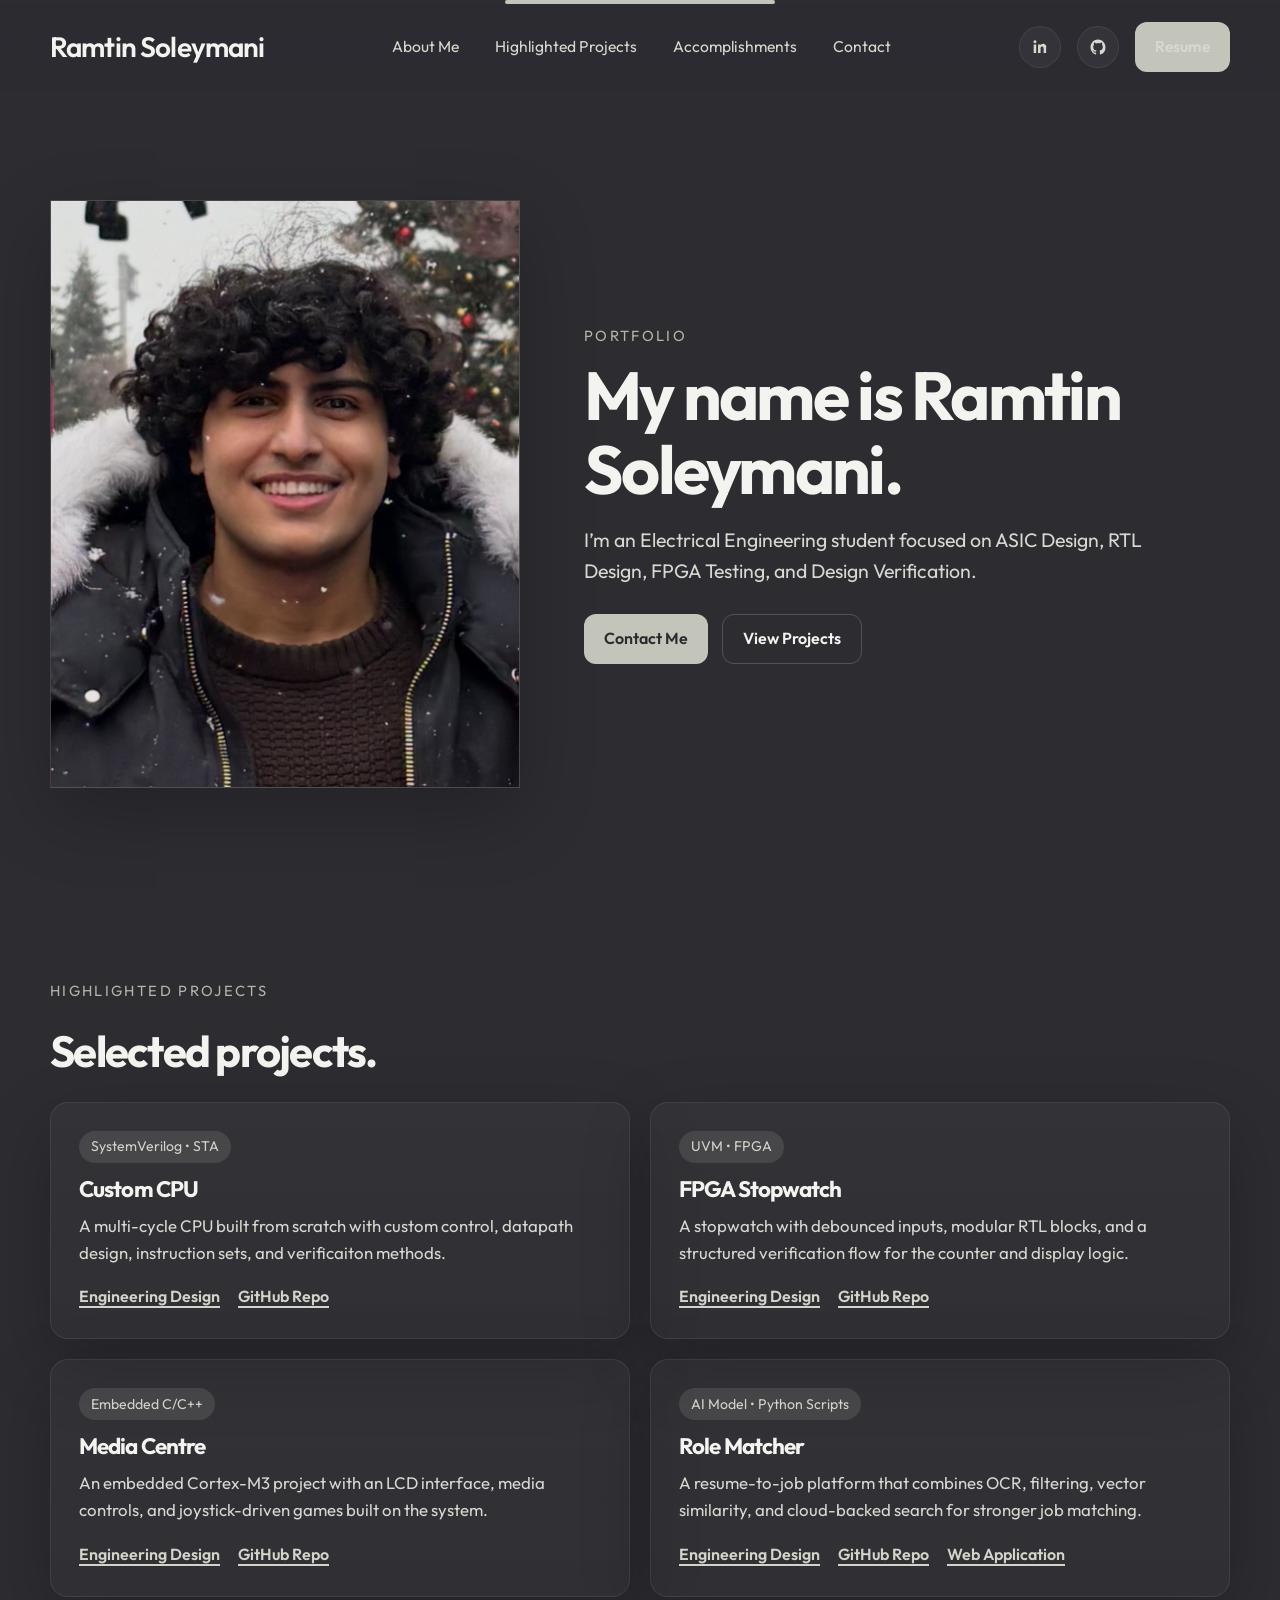
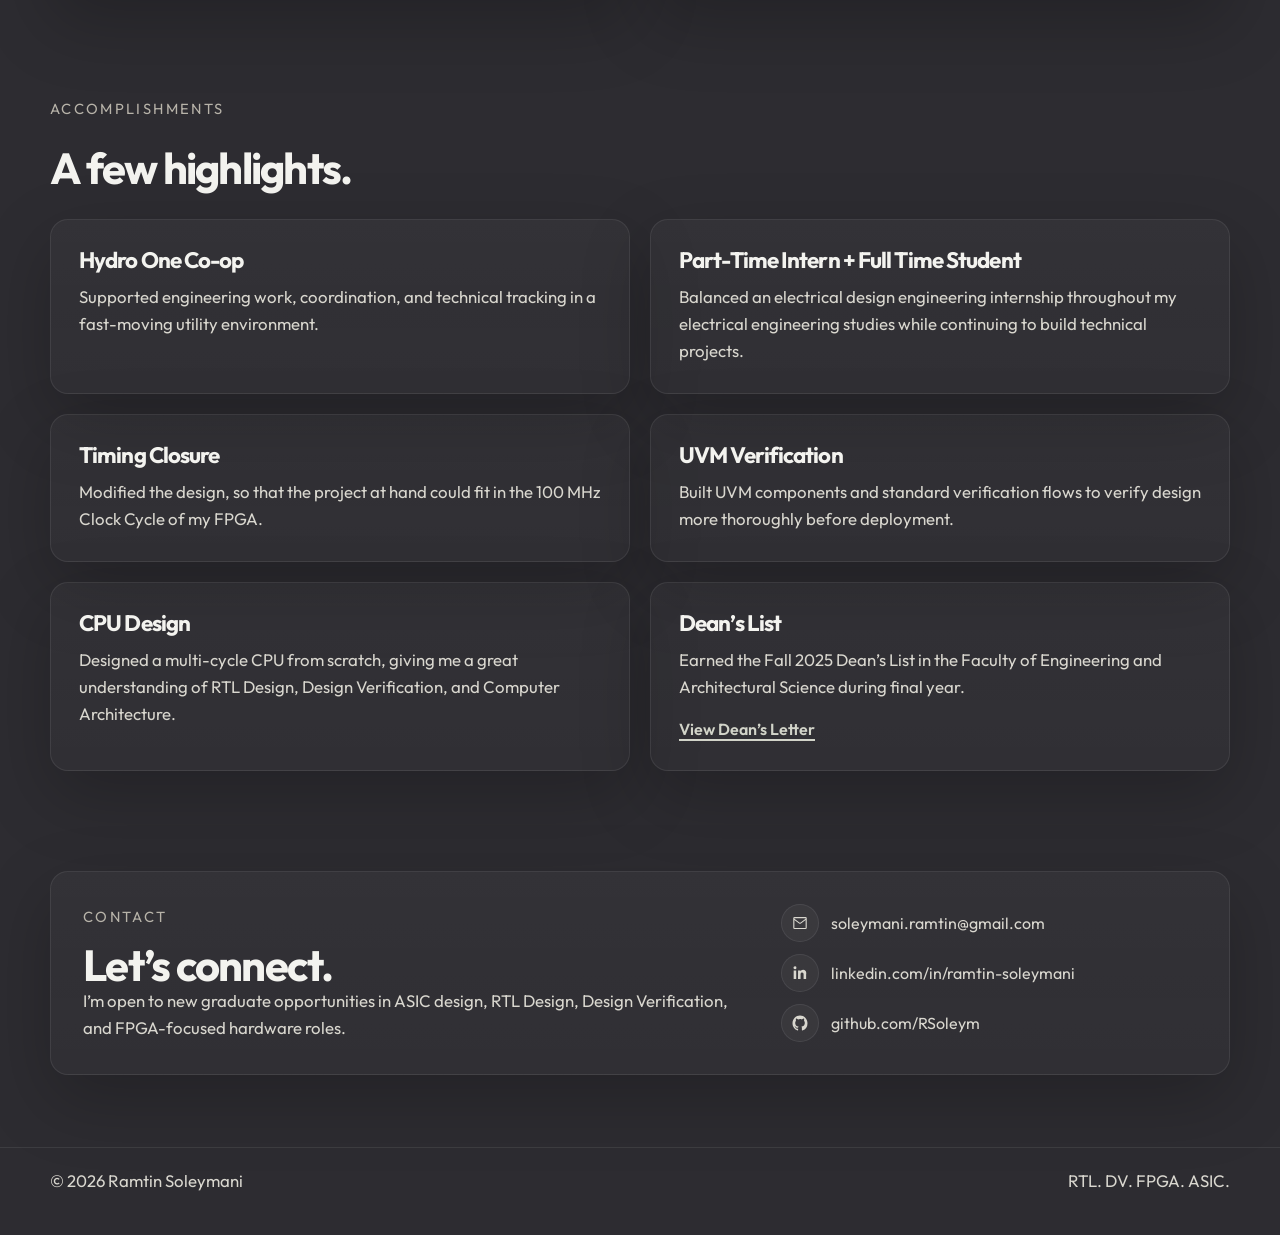
==== commit bfe57f0e: "Polished descriptions and titles" ====
--- a/index.html
+++ b/index.html
@@ -90,8 +90,7 @@
             <p class="eyebrow">Portfolio</p>
             <h1>My name is Ramtin Soleymani.</h1>
             <p class="hero-text">
-              I’m an Electrical Engineering student focused on ASIC and RTL
-              design, FPGA implementation, DV, and computer architecture.
+              I’m an Electrical Engineering student focused on ASIC Design, RTL Design, FPGA Testing, and Design Verification.
             </p>
             <div class="hero-buttons">
               <a class="primary-button" href="#contact">Contact Me</a>
@@ -114,14 +113,14 @@
               <h3>Custom CPU</h3>
               <p>
                 A multi-cycle CPU built from scratch with custom control,
-                datapath design, instruction support, and FPGA validation.
+                datapath design, instruction sets, and verificaiton methods.
               </p>
               <div class="project-links">
                 <a
                   href="https://docs.google.com/presentation/d/11VwIKEyVeh_dGXQDwxvFSNPMsIY0EbLAxDxgkNIYJq4/edit?slide=id.g3d392737bb1_1_8#slide=id.g3d392737bb1_1_8"
                   target="_blank"
                   rel="noreferrer"
-                  >Design &amp; Verification Deck</a
+                  >Engineering Design</a
                 >
                 <a
                   href="https://github.com/RSoleym/multicycle_mips_custom_cpu"
@@ -133,7 +132,7 @@
             </article>
 
             <article class="project-card">
-              <div class="card-tag">UVM • DV</div>
+              <div class="card-tag">UVM • FPGA</div>
               <h3>FPGA Stopwatch</h3>
               <p>
                 A stopwatch with debounced inputs, modular RTL blocks, and a
@@ -144,7 +143,7 @@
                   href="https://docs.google.com/presentation/d/1rQfCidbTd4oR3LDAykFr8XjBITCOvkiDBzoU8y89S7w/edit"
                   target="_blank"
                   rel="noreferrer"
-                  >Design &amp; Verification Deck</a
+                  >Engineering Design</a
                 >
                 <a
                   href="https://github.com/RSoleym/fpga-stopwatch-basys3"
@@ -160,15 +159,14 @@
               <h3>Media Centre</h3>
               <p>
                 An embedded Cortex-M3 project with an LCD interface, media
-                controls, and joystick-driven games built around clear system
-                structure.
+                controls, and joystick-driven games built on the system.
               </p>
               <div class="project-links">
                 <a
                   href="https://docs.google.com/presentation/d/1GNQaPY8K37WHM2lhMKdlsnC8Sw-ciYtW-inkpWtePw8/edit"
                   target="_blank"
                   rel="noreferrer"
-                  >Design &amp; Verification Deck</a
+                  >Engineering Design</a
                 >
                 <a
                   href="https://github.com/RSoleym/Advance-Media-Center"
@@ -180,7 +178,7 @@
             </article>
 
             <article class="project-card">
-              <div class="card-tag">AI Model • Full-Stack</div>
+              <div class="card-tag">AI Model • Python Scripts</div>
               <h3>Role Matcher</h3>
               <p>
                 A resume-to-job platform that combines OCR, filtering, vector
@@ -191,13 +189,19 @@
                   href="https://docs.google.com/presentation/d/1rDecOIq5hMpRb4sIK5qnlG5MpmDckIs1rDE2ILt03Q4/edit"
                   target="_blank"
                   rel="noreferrer"
-                  >Design &amp; Verification Deck</a
+                  >Engineering Design</a
                 >
                 <a
                   href="https://github.com/RSoleym/resume-match-ai-platform"
                   target="_blank"
                   rel="noreferrer"
                   >GitHub Repo</a
+                >
+		 <a
+                  href="https://resume-match-ai-platform.pages.dev/#dashboard"
+                  target="_blank"
+                  rel="noreferrer"
+                  >Web Application</a
                 >
               </div>
             </article>
@@ -222,34 +226,34 @@
             </article>
 
             <article class="info-card">
-              <h3>Work + Study</h3>
-              <p>
-                Balanced part-time work with final-year engineering studies
-                while continuing to build technical projects.
+              <h3>Part-Time Intern + Full Time Student</h3>
+              <p>
+                Balanced an electrical design engineering internship throughout my 
+		electrical engineering studies while continuing to build technical projects.
               </p>
             </article>
 
             <article class="info-card">
               <h3>Timing Closure</h3>
               <p>
-                Iterated on RTL and implementation choices to move designs
-                toward cleaner FPGA timing and more stable bring-up.
+                Modified the design, so that the project at hand could fit in the
+		100 MHz Clock Cycle of my FPGA.
               </p>
             </article>
 
             <article class="info-card">
               <h3>UVM Verification</h3>
               <p>
-                Built UVM components and structured verification flows to check
-                functionality more thoroughly before deployment.
+                Built UVM components and standard verification flows to verify
+		design more thoroughly before deployment.
               </p>
             </article>
 
             <article class="info-card">
               <h3>CPU Design</h3>
               <p>
-                Designed a configurable CPU from scratch, shaping the datapath,
-                control logic, instruction support, and hardware validation flow.
+                Designed a multi-cycle CPU from scratch, giving me a great understanding
+		of RTL Design, Design Verification, and Computer Architecture.
               </p>
             </article>
 
@@ -260,7 +264,7 @@
                 and Architectural Science during final year.
               </p>
               <div class="project-links info-links">
-                <a href="assets/fall-2025-deans-list-letter.pdf" target="_blank" rel="noreferrer"
+                <a href="assets/deans-list-letter.pdf" target="_blank" rel="noreferrer"
                   >View Dean’s Letter</a
                 >
               </div>
@@ -275,8 +279,8 @@
             <p class="eyebrow">Contact</p>
             <h2>Let’s connect.</h2>
             <p>
-              I’m open to new graduate opportunities in ASIC design, RTL, DV,
-              and FPGA-focused hardware roles.
+              I’m open to new graduate opportunities in ASIC design, RTL Design, 
+              Design Verification, and FPGA-focused hardware roles.
             </p>
           </div>
 
--- a/styles.css
+++ b/styles.css
@@ -346,6 +346,14 @@
 .project-links a {
   color: var(--accent-strong);
   font-weight: 600;
+  text-decoration: underline;
+  text-underline-offset: 0.22em;
+  text-decoration-thickness: 1.5px;
+}
+
+.project-links a:hover,
+.info-links a:hover {
+  text-decoration-thickness: 2px;
 }
 
 .info-links {
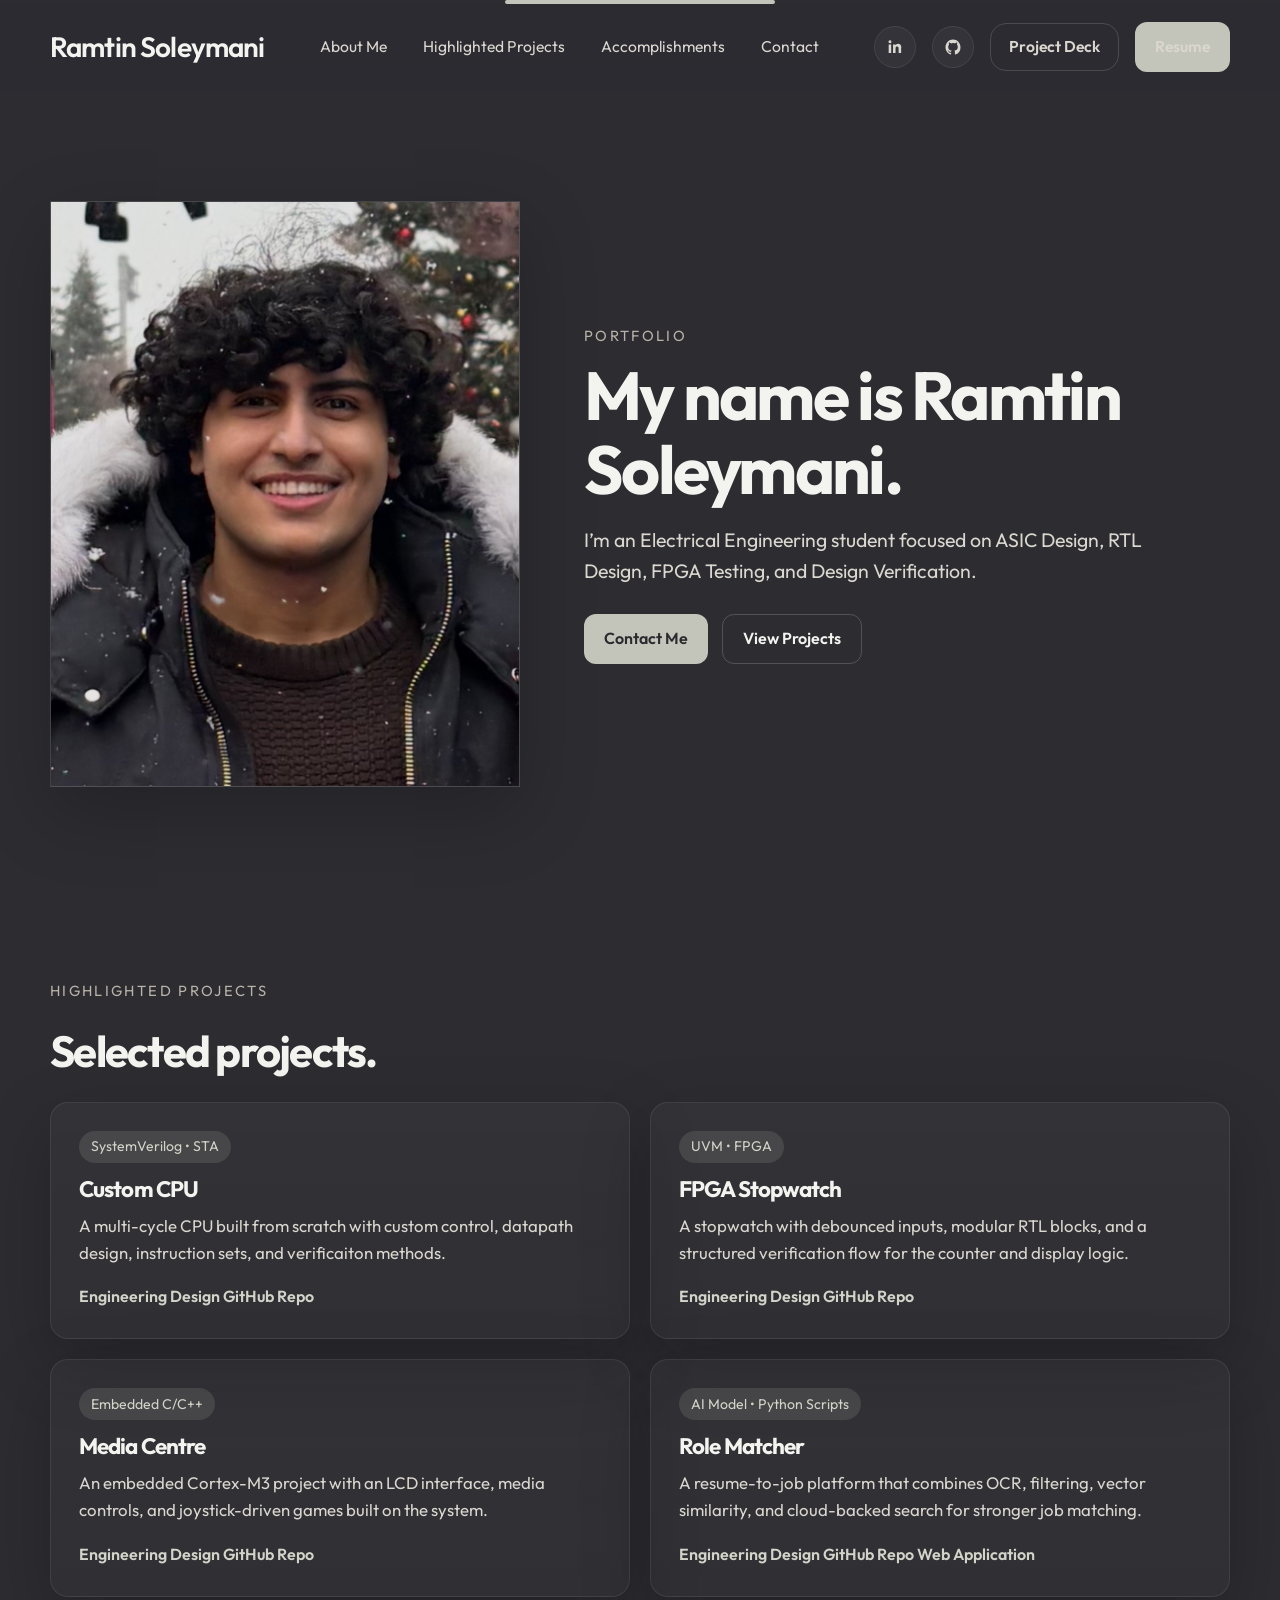
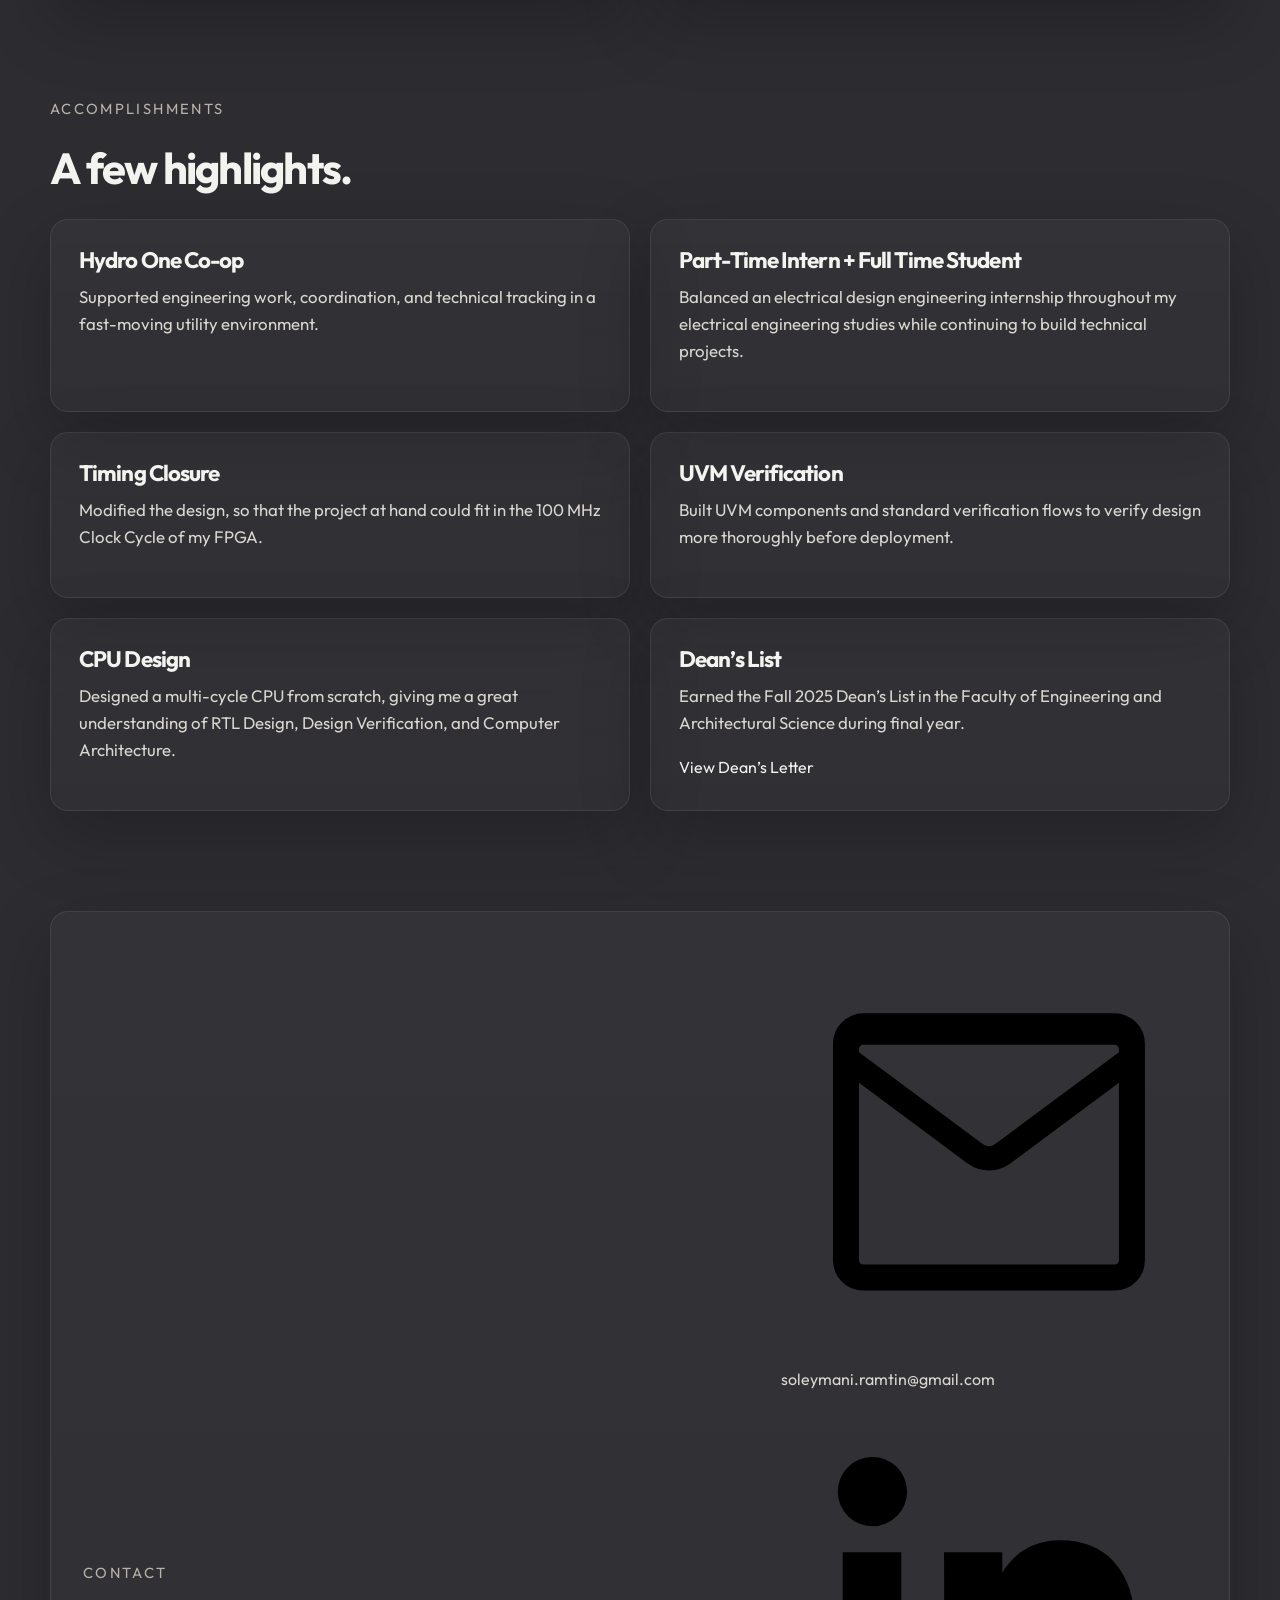
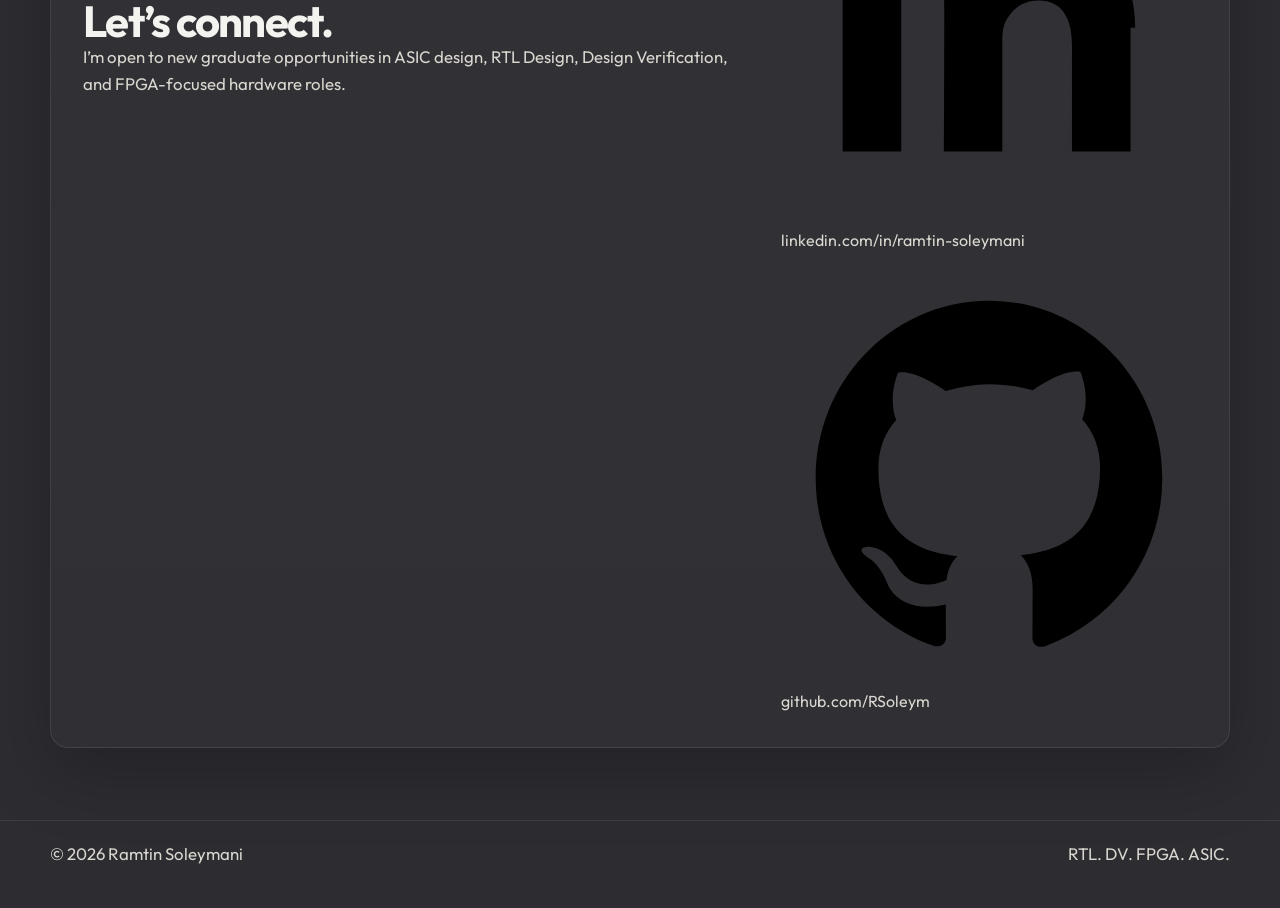
==== commit 2b54a158: "Added the Resume and the project deck to my portfolio" ====
--- a/index.html
+++ b/index.html
@@ -71,6 +71,13 @@
               />
             </svg>
           </a>
+          <a
+            class="project-deck-button"
+            href="https://docs.google.com/presentation/d/1B1_I_1rjufx2wcc4LZVx0zSEPcxCHrjRnryf3P1ctQI/edit?slide=id.g3dd44ab51c0_3_8#slide=id.g3dd44ab51c0_3_8"
+            target="_blank"
+            rel="noreferrer"
+            >Project Deck</a
+          >
           <a class="resume-button" href="resume.html">Resume</a>
         </div>
       </div>
--- a/styles.css
+++ b/styles.css
@@ -103,8 +103,8 @@
 
 .site-nav a:hover,
 .header-actions a:hover,
-.contact-link:hover,
-.project-links a:hover {
+.contact-links a:hover,
+.project-card a:hover {
   color: var(--text);
 }
 
@@ -143,8 +143,7 @@
   border: 1px solid var(--border);
 }
 
-.icon-link svg,
-.contact-icon svg {
+.icon-link svg {
   width: 18px;
   height: 18px;
   fill: currentColor;
@@ -221,21 +220,11 @@
 }
 
 .hero-image-card {
-  max-width: 470px;
-  width: 100%;
-  aspect-ratio: 4 / 5;
   border-radius: 0;
   overflow: hidden;
   box-shadow: var(--shadow);
   background: linear-gradient(135deg, rgba(196, 197, 186, 0.14), rgba(255, 255, 255, 0.02));
   border: 1px solid var(--border);
-}
-
-.hero-image-card img {
-  width: 100%;
-  height: 100%;
-  object-fit: cover;
-  object-position: center 28%;
 }
 
 .hero-copy {
@@ -295,12 +284,26 @@
   margin-bottom: 28px;
 }
 
+.section-content {
+  display: grid;
+  gap: 30px;
+}
+
+.about-grid {
+  display: grid;
+  grid-template-columns: repeat(2, minmax(0, 1fr));
+  gap: 24px;
+}
+
 .card-grid {
   display: grid;
   gap: 20px;
 }
 
-.projects-grid,
+.projects-grid {
+  grid-template-columns: repeat(2, minmax(0, 1fr));
+}
+
 .accomplishments-grid {
   grid-template-columns: repeat(2, minmax(0, 1fr));
 }
@@ -334,30 +337,12 @@
 .project-card p,
 .info-card p {
   margin-top: 12px;
-}
-
-.project-links {
-  display: flex;
-  flex-wrap: wrap;
-  gap: 18px;
-  margin-top: 18px;
-}
-
-.project-links a {
+  margin-bottom: 18px;
+}
+
+.project-card a {
   color: var(--accent-strong);
   font-weight: 600;
-  text-decoration: underline;
-  text-underline-offset: 0.22em;
-  text-decoration-thickness: 1.5px;
-}
-
-.project-links a:hover,
-.info-links a:hover {
-  text-decoration-thickness: 2px;
-}
-
-.info-links {
-  margin-top: 16px;
 }
 
 .contact-panel {
@@ -373,29 +358,9 @@
   gap: 12px;
 }
 
-.contact-link {
-  display: inline-flex;
-  align-items: center;
-  gap: 12px;
+.contact-links a {
   color: var(--muted);
   word-break: break-word;
-  transition: color var(--transition), transform var(--transition);
-}
-
-.contact-link:hover {
-  transform: translateX(2px);
-}
-
-.contact-icon {
-  display: inline-flex;
-  align-items: center;
-  justify-content: center;
-  width: 38px;
-  height: 38px;
-  border-radius: 999px;
-  background: rgba(255, 255, 255, 0.04);
-  border: 1px solid var(--border);
-  flex-shrink: 0;
 }
 
 .site-footer {
@@ -464,6 +429,7 @@
   }
 
   .hero-grid,
+  .about-grid,
   .projects-grid,
   .accomplishments-grid,
   .contact-panel {
@@ -475,10 +441,6 @@
     padding-bottom: 10px;
   }
 
-  .hero-image-card {
-    max-width: 440px;
-  }
-
   h1 {
     font-size: clamp(2.4rem, 9vw, 4.1rem);
   }
@@ -518,12 +480,86 @@
     padding: 22px;
   }
 
-  .contact-link {
-    align-items: flex-start;
-  }
-
   p,
   .hero-text {
     font-size: 1rem;
   }
 }
+
+
+.project-deck-button {
+  display: inline-flex;
+  align-items: center;
+  justify-content: center;
+  min-height: 48px;
+  padding: 0 18px;
+  border-radius: 16px;
+  border: 1px solid rgba(196, 197, 186, 0.2);
+  background: transparent;
+  color: var(--text-primary);
+  font-weight: 600;
+  transition: background 180ms ease, border-color 180ms ease, transform 180ms ease;
+}
+
+.project-deck-button:hover {
+  background: rgba(196, 197, 186, 0.08);
+  border-color: rgba(196, 197, 186, 0.35);
+  transform: translateY(-1px);
+}
+
+.resume-page {
+  max-width: 1180px;
+  margin: 32px auto 0;
+}
+
+.resume-page-header {
+  display: flex;
+  align-items: flex-end;
+  justify-content: space-between;
+  gap: 24px;
+  margin-bottom: 24px;
+}
+
+.resume-page-header h1 {
+  margin: 0 0 12px;
+  font-size: clamp(2.4rem, 5vw, 4.4rem);
+}
+
+.resume-page-text {
+  max-width: 640px;
+  margin: 0;
+  color: var(--text-secondary);
+}
+
+.resume-page-actions {
+  display: flex;
+  flex-wrap: wrap;
+  gap: 12px;
+}
+
+.resume-viewer-wrap {
+  border: 1px solid rgba(196, 197, 186, 0.12);
+  border-radius: 28px;
+  overflow: hidden;
+  background: rgba(255, 255, 255, 0.02);
+  box-shadow: 0 20px 60px rgba(0, 0, 0, 0.24);
+}
+
+.resume-viewer {
+  width: 100%;
+  height: min(88vh, 1200px);
+  border: 0;
+  display: block;
+  background: #fff;
+}
+
+@media (max-width: 860px) {
+  .resume-page-header {
+    align-items: flex-start;
+    flex-direction: column;
+  }
+
+  .resume-page-actions {
+    width: 100%;
+  }
+}
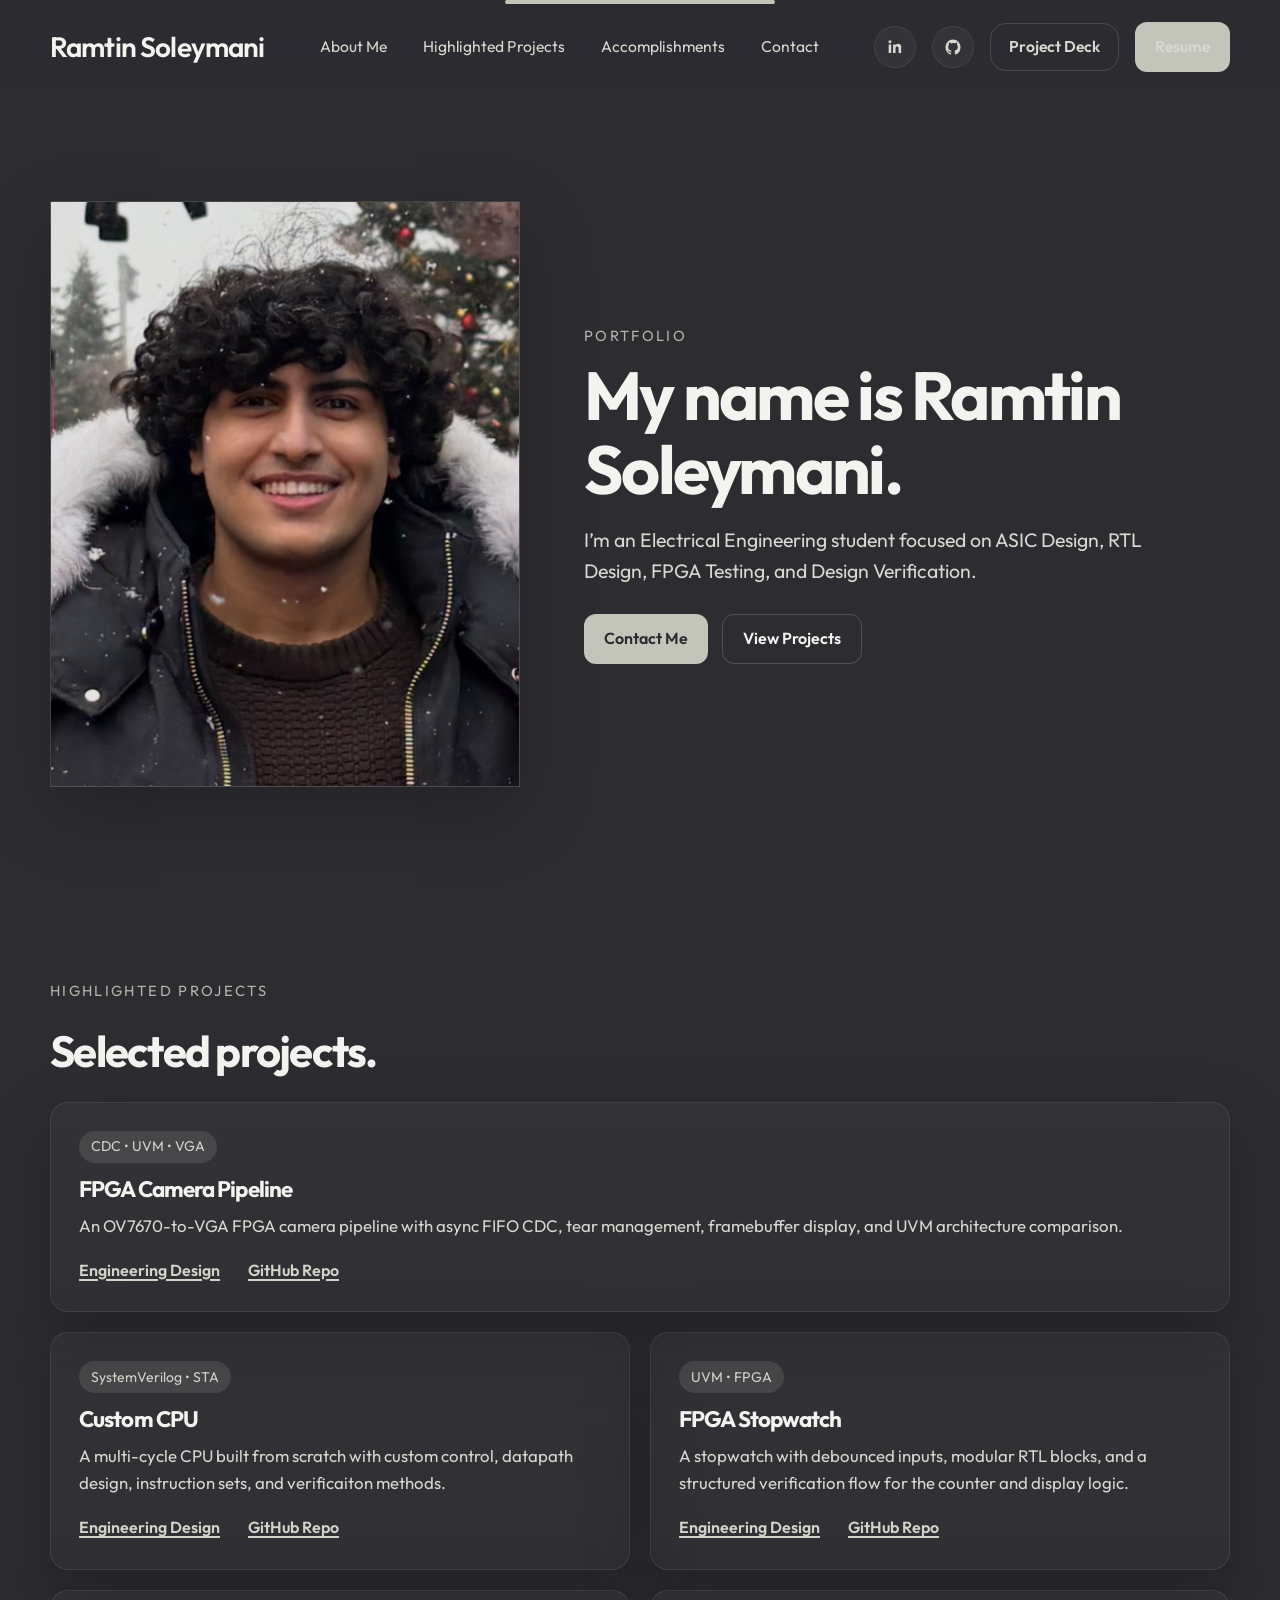
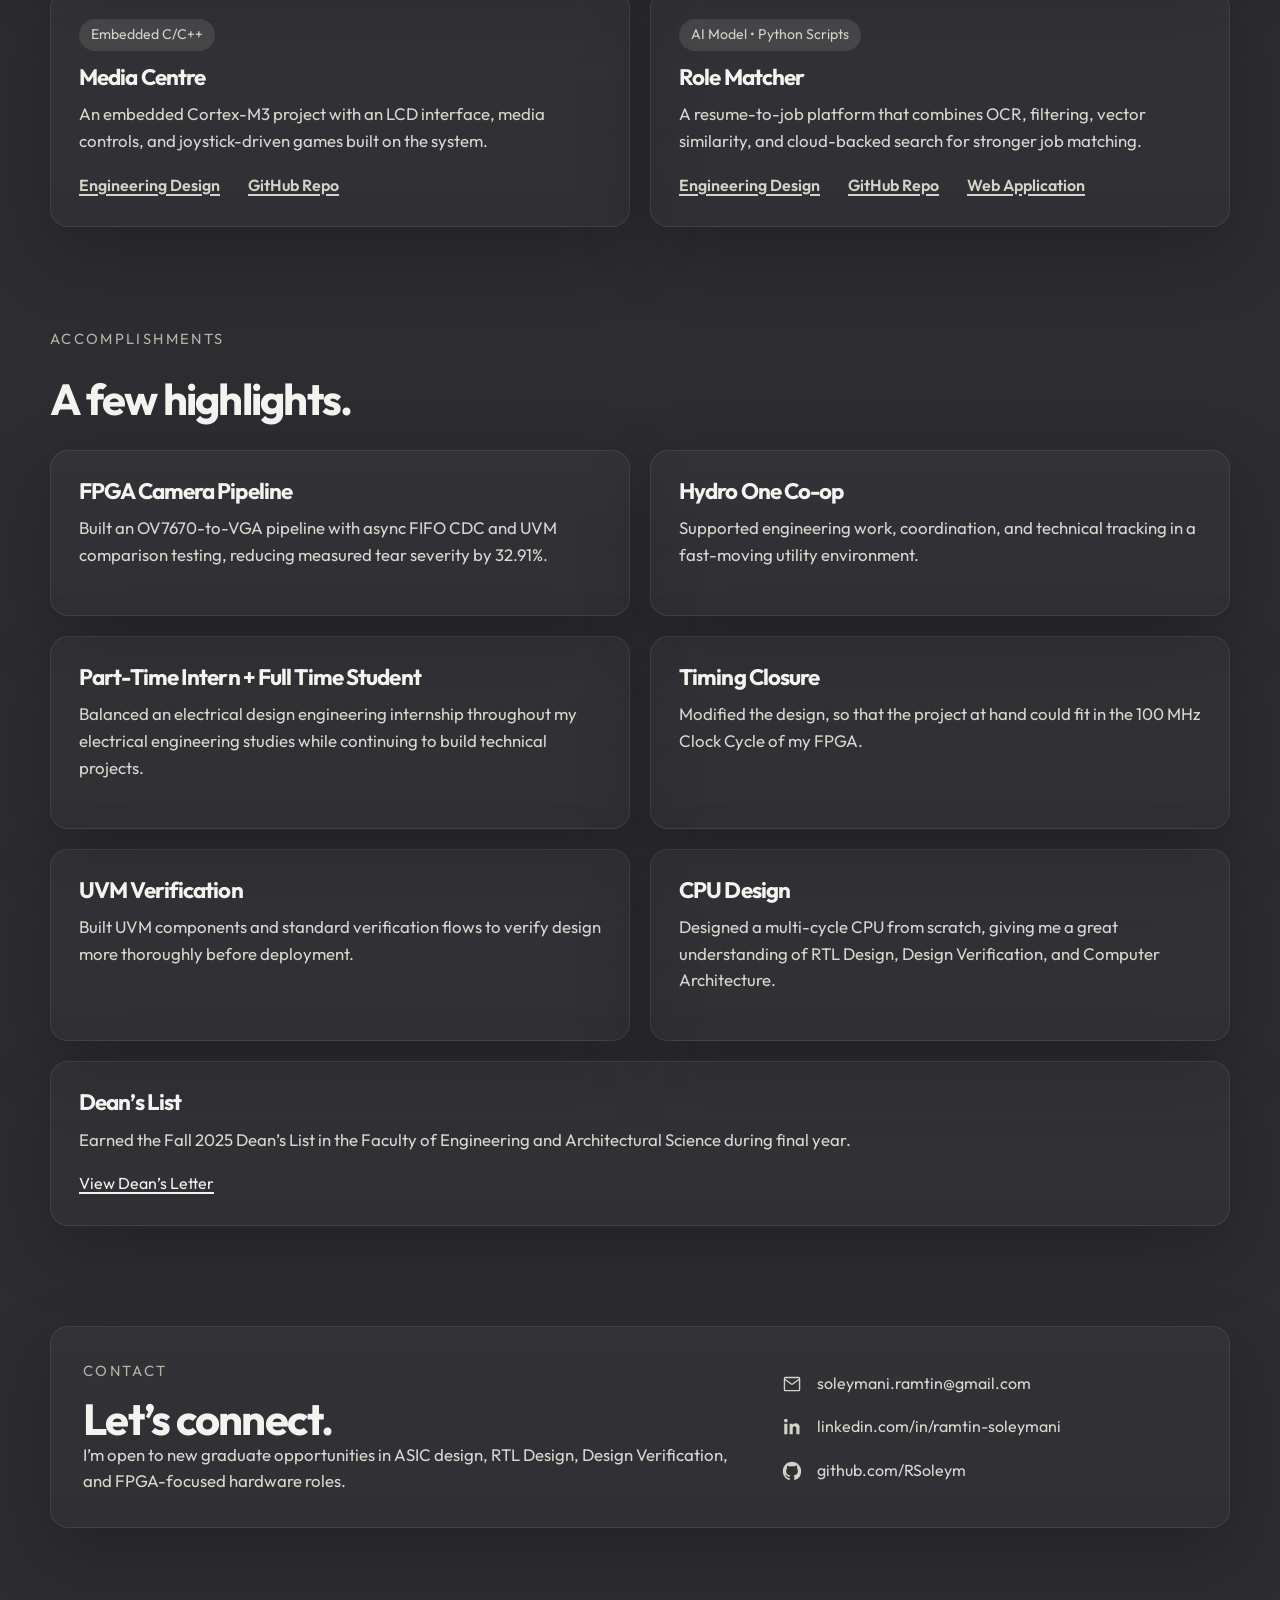
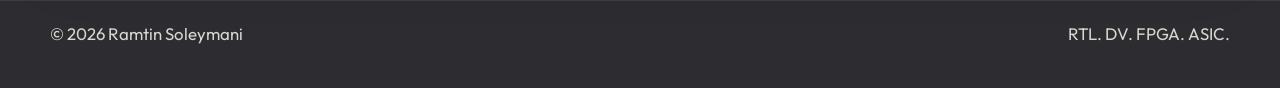
==== commit 68f201ce: "Added/Updated with the new camera pipeline project" ====
--- a/index.html
+++ b/index.html
@@ -115,6 +115,29 @@
           </div>
 
           <div class="card-grid projects-grid">
+            <article class="project-card featured-project">
+              <div class="card-tag">CDC • UVM • VGA</div>
+              <h3>FPGA Camera Pipeline</h3>
+              <p>
+                An OV7670-to-VGA FPGA camera pipeline with async FIFO CDC,
+                tear management, framebuffer display, and UVM architecture comparison.
+              </p>
+              <div class="project-links">
+                <a
+                  href="https://docs.google.com/presentation/d/1YhRBceldi0AihKa-Uglr7QWS2LxegFpLBzK8zL6CZaM/edit?slide=id.g3e540d09513_4_2#slide=id.g3e540d09513_4_2"
+                  target="_blank"
+                  rel="noreferrer"
+                  >Engineering Design</a
+                >
+                <a
+                  href="https://github.com/RSoleym/fpga-camera-pipeline"
+                  target="_blank"
+                  rel="noreferrer"
+                  >GitHub Repo</a
+                >
+              </div>
+            </article>
+
             <article class="project-card">
               <div class="card-tag">SystemVerilog • STA</div>
               <h3>Custom CPU</h3>
@@ -224,6 +247,14 @@
           </div>
 
           <div class="card-grid accomplishments-grid">
+            <article class="info-card">
+              <h3>FPGA Camera Pipeline</h3>
+              <p>
+                Built an OV7670-to-VGA pipeline with async FIFO CDC and UVM
+                comparison testing, reducing measured tear severity by 32.91%.
+              </p>
+            </article>
+
             <article class="info-card">
               <h3>Hydro One Co-op</h3>
               <p>
--- a/styles.css
+++ b/styles.css
@@ -308,6 +308,15 @@
   grid-template-columns: repeat(2, minmax(0, 1fr));
 }
 
+
+.featured-project {
+  grid-column: span 2;
+}
+
+.accomplishments-grid .info-card:last-child:nth-child(odd) {
+  grid-column: span 2;
+}
+
 .project-card,
 .info-card,
 .contact-panel {
@@ -345,6 +354,21 @@
   font-weight: 600;
 }
 
+.project-links {
+  display: flex;
+  flex-wrap: wrap;
+  gap: 14px 28px;
+  align-items: center;
+}
+
+.project-links a {
+  display: inline-flex;
+  align-items: center;
+  text-decoration: underline;
+  text-decoration-thickness: 1.5px;
+  text-underline-offset: 0.2em;
+}
+
 .contact-panel {
   padding: 32px;
   display: grid;
@@ -355,12 +379,34 @@
 
 .contact-links {
   display: grid;
-  gap: 12px;
+  gap: 18px;
 }
 
 .contact-links a {
   color: var(--muted);
   word-break: break-word;
+}
+
+.contact-link {
+  display: flex;
+  align-items: center;
+  gap: 14px;
+}
+
+.contact-icon {
+  flex: 0 0 22px;
+  width: 22px;
+  height: 22px;
+  display: inline-flex;
+  align-items: center;
+  justify-content: center;
+  color: var(--accent-strong);
+}
+
+.contact-icon svg {
+  width: 22px;
+  height: 22px;
+  fill: currentColor;
 }
 
 .site-footer {
@@ -436,6 +482,11 @@
     grid-template-columns: 1fr;
   }
 
+  .featured-project,
+  .accomplishments-grid .info-card:last-child:nth-child(odd) {
+    grid-column: auto;
+  }
+
   .hero-grid {
     min-height: unset;
     padding-bottom: 10px;
@@ -478,6 +529,10 @@
   .info-card,
   .contact-panel {
     padding: 22px;
+  }
+
+  .contact-link {
+    align-items: flex-start;
   }
 
   p,
@@ -496,7 +551,7 @@
   border-radius: 16px;
   border: 1px solid rgba(196, 197, 186, 0.2);
   background: transparent;
-  color: var(--text-primary);
+  color: var(--text);
   font-weight: 600;
   transition: background 180ms ease, border-color 180ms ease, transform 180ms ease;
 }
@@ -528,7 +583,7 @@
 .resume-page-text {
   max-width: 640px;
   margin: 0;
-  color: var(--text-secondary);
+  color: var(--muted);
 }
 
 .resume-page-actions {
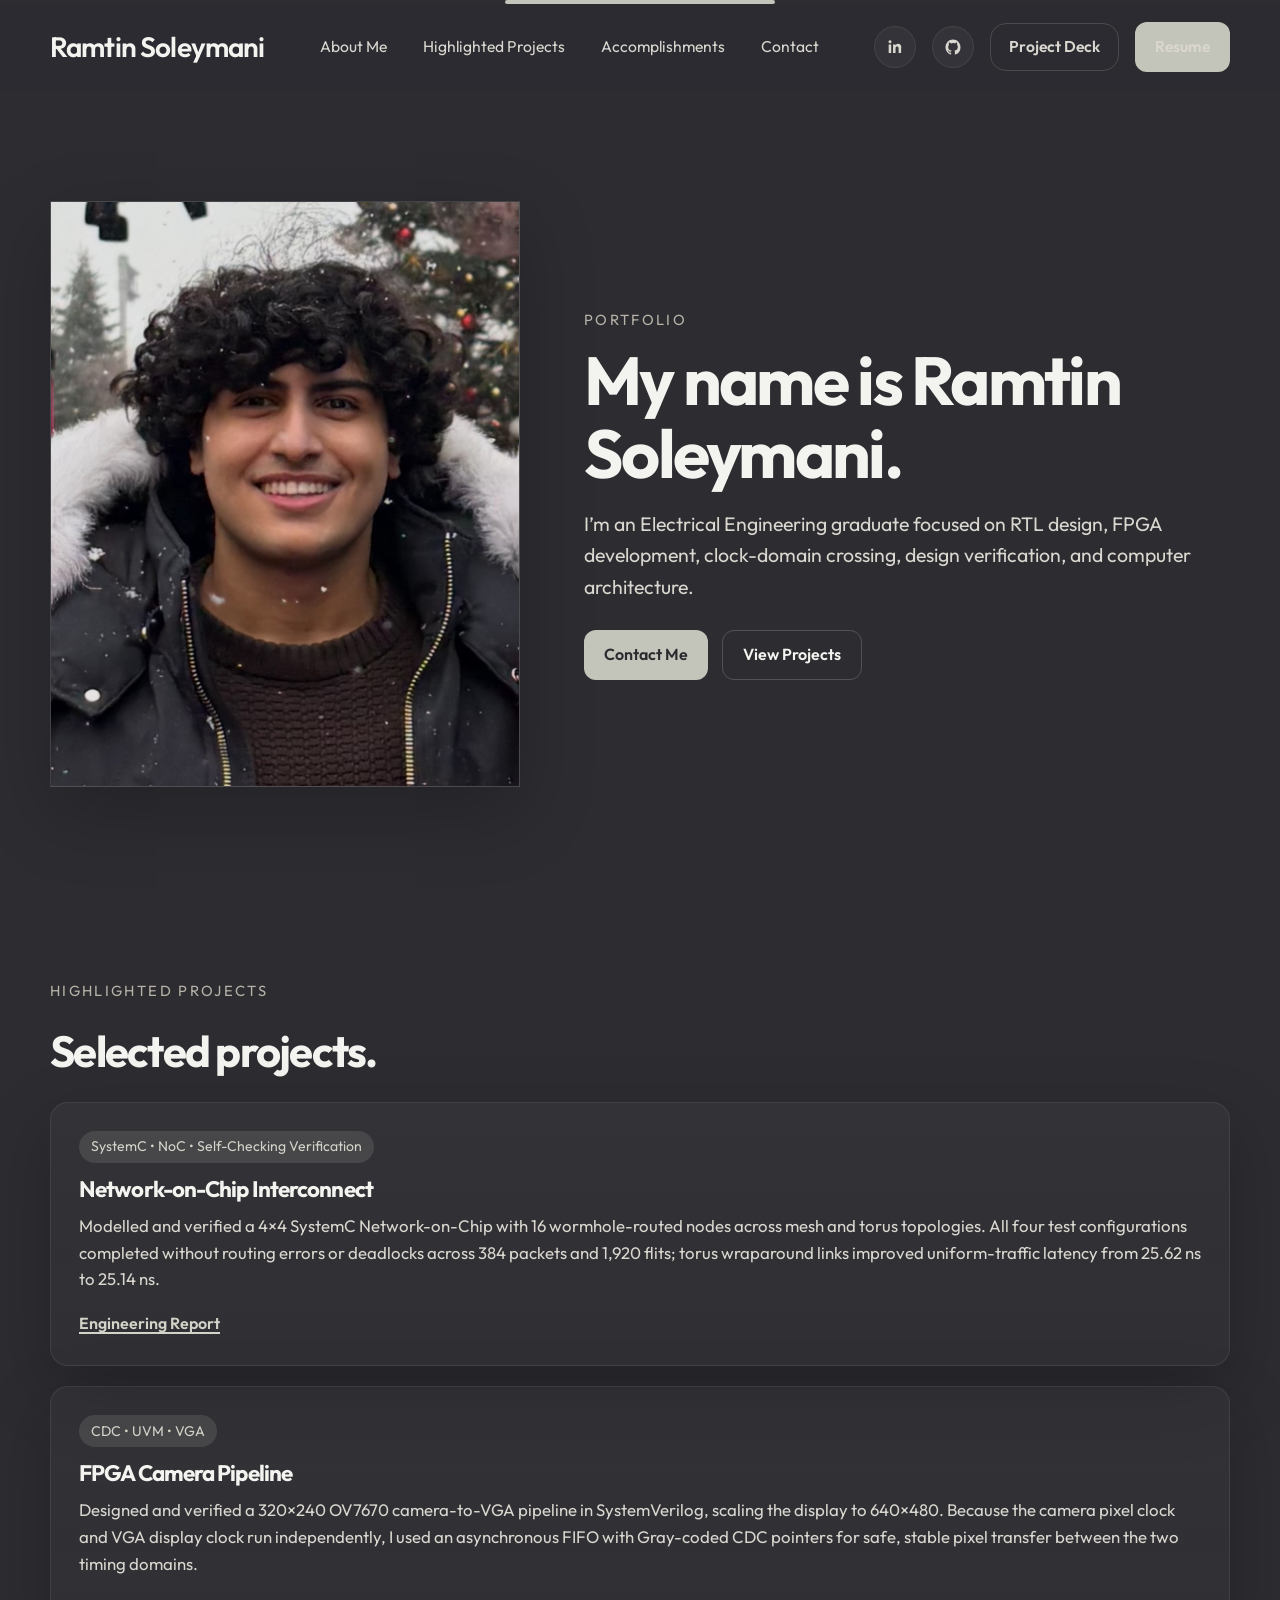
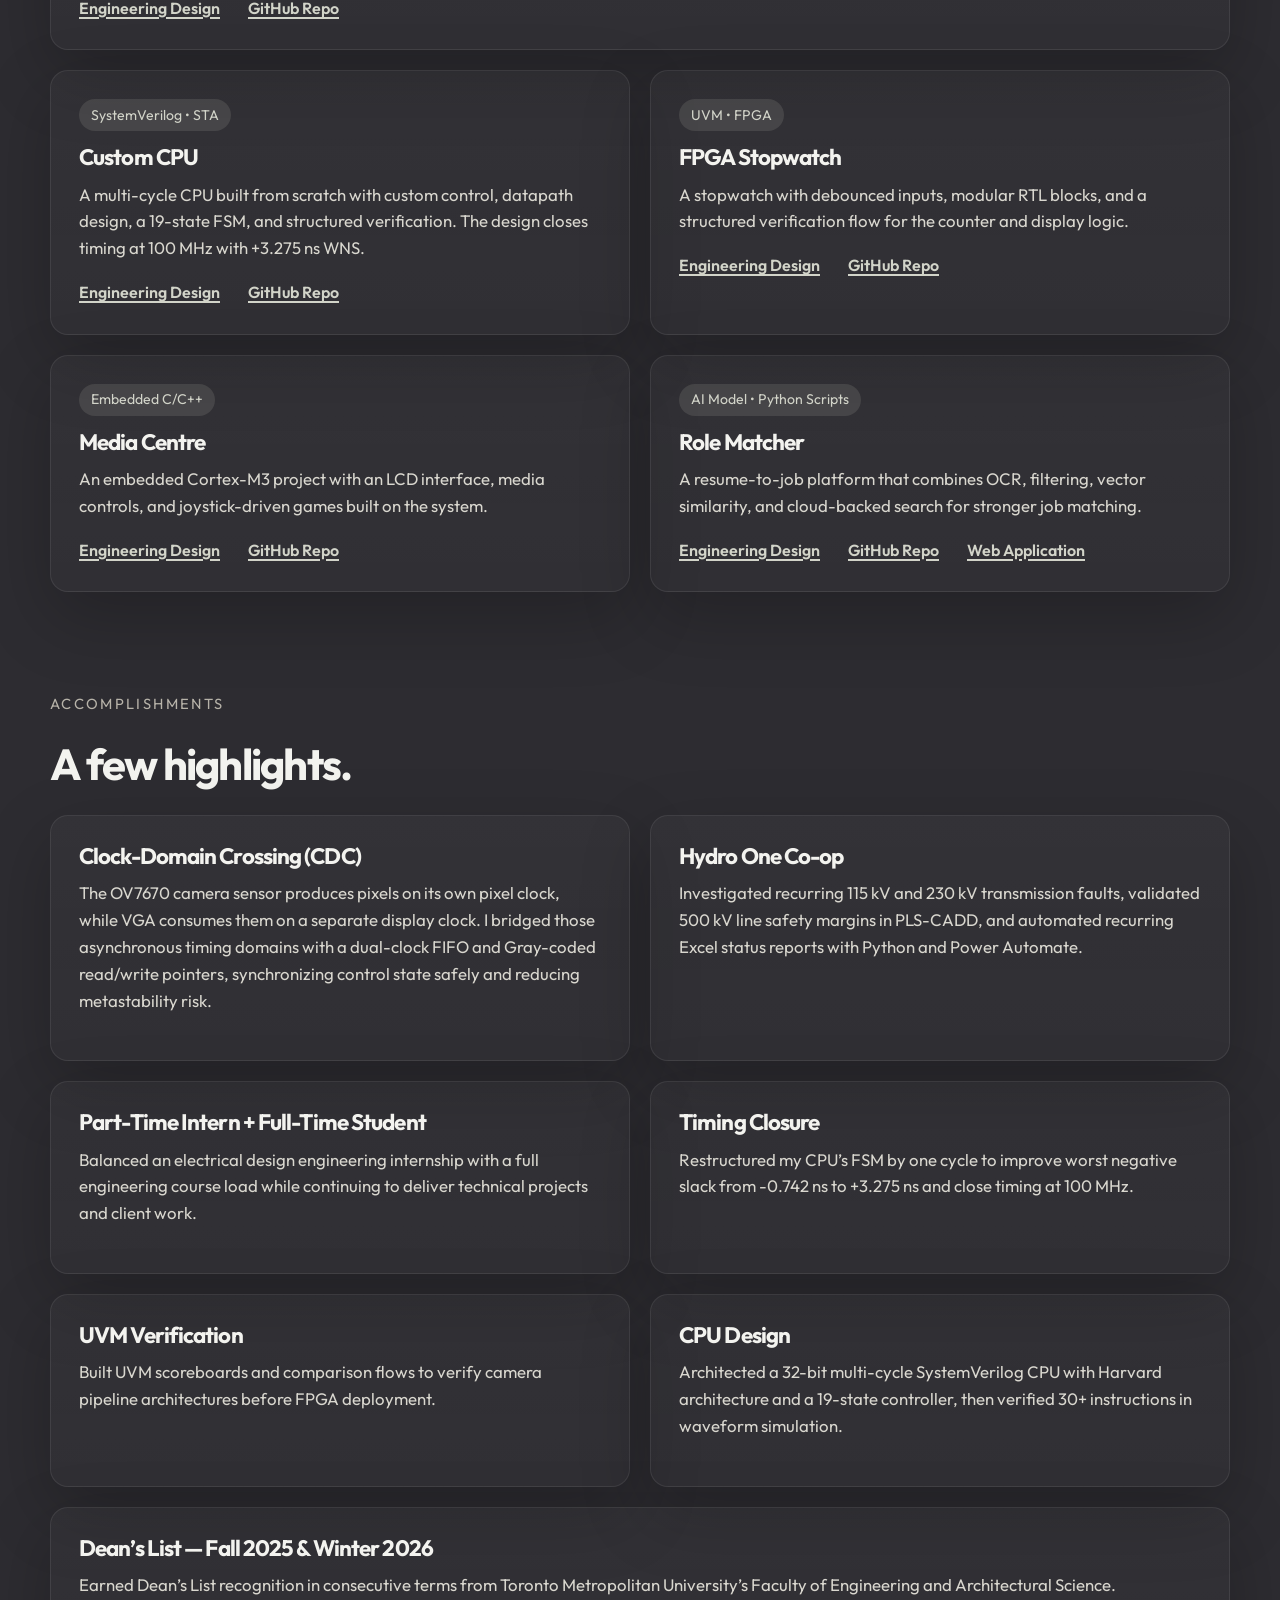
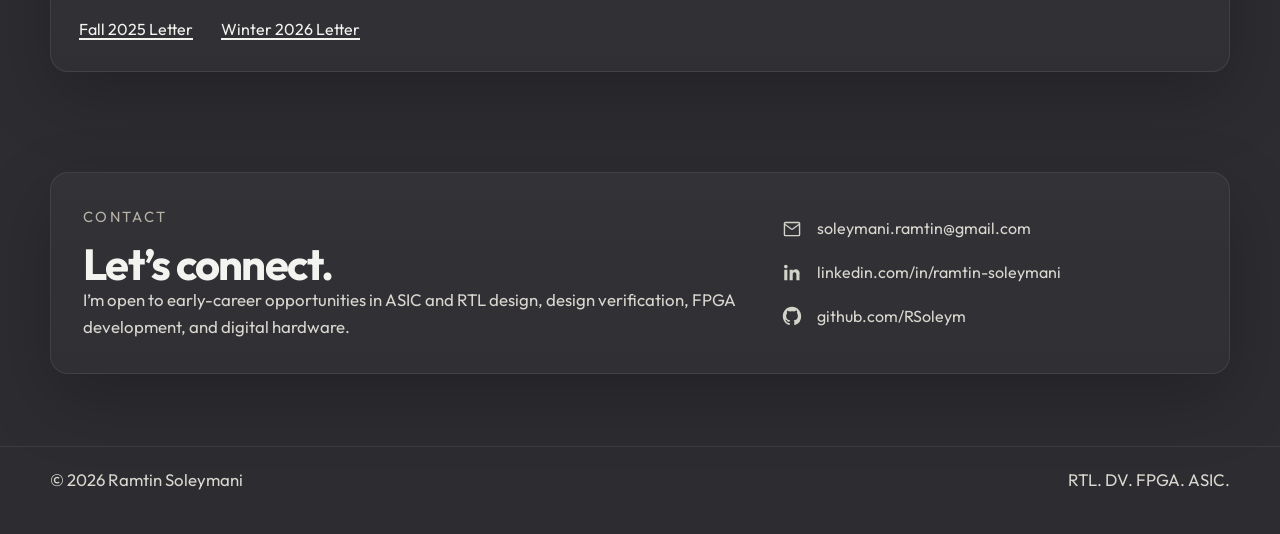
==== commit c1b1ef52: "Refresh hardware portfolio and add NoC project" ====
--- a/index.html
+++ b/index.html
@@ -6,7 +6,7 @@
     <title>Ramtin Soleymani | Portfolio</title>
     <meta
       name="description"
-      content="Portfolio website for Ramtin Soleymani featuring ASIC, RTL, FPGA, DV, and computer architecture projects."
+      content="Ramtin Soleymani's electrical engineering portfolio featuring RTL, FPGA, CDC, design verification, CPU, and Network-on-Chip projects."
     />
     <meta name="theme-color" content="#C4C5BA" />
     <link rel="preconnect" href="https://fonts.googleapis.com" />
@@ -97,7 +97,9 @@
             <p class="eyebrow">Portfolio</p>
             <h1>My name is Ramtin Soleymani.</h1>
             <p class="hero-text">
-              I’m an Electrical Engineering student focused on ASIC Design, RTL Design, FPGA Testing, and Design Verification.
+              I’m an Electrical Engineering graduate focused on RTL design,
+              FPGA development, clock-domain crossing, design verification,
+              and computer architecture.
             </p>
             <div class="hero-buttons">
               <a class="primary-button" href="#contact">Contact Me</a>
@@ -116,11 +118,34 @@
 
           <div class="card-grid projects-grid">
             <article class="project-card featured-project">
+              <div class="card-tag">SystemC • NoC • Self-Checking Verification</div>
+              <h3>Network-on-Chip Interconnect</h3>
+              <p>
+                Modelled and verified a 4×4 SystemC Network-on-Chip with 16
+                wormhole-routed nodes across mesh and torus topologies. All
+                four test configurations completed without routing errors or
+                deadlocks across 384 packets and 1,920 flits; torus wraparound
+                links improved uniform-traffic latency from 25.62 ns to 25.14 ns.
+              </p>
+              <div class="project-links">
+                <a
+                  href="assets/systemc-network-on-chip-engineering-report.pdf"
+                  target="_blank"
+                  rel="noreferrer"
+                  >Engineering Report</a
+                >
+              </div>
+            </article>
+
+            <article class="project-card featured-project">
               <div class="card-tag">CDC • UVM • VGA</div>
               <h3>FPGA Camera Pipeline</h3>
               <p>
-                An OV7670-to-VGA FPGA camera pipeline with async FIFO CDC,
-                tear management, framebuffer display, and UVM architecture comparison.
+                Designed and verified a 320×240 OV7670 camera-to-VGA pipeline
+                in SystemVerilog, scaling the display to 640×480. Because the
+                camera pixel clock and VGA display clock run independently, I
+                used an asynchronous FIFO with Gray-coded CDC pointers for safe,
+                stable pixel transfer between the two timing domains.
               </p>
               <div class="project-links">
                 <a
@@ -143,7 +168,8 @@
               <h3>Custom CPU</h3>
               <p>
                 A multi-cycle CPU built from scratch with custom control,
-                datapath design, instruction sets, and verificaiton methods.
+                datapath design, a 19-state FSM, and structured verification.
+                The design closes timing at 100 MHz with +3.275 ns WNS.
               </p>
               <div class="project-links">
                 <a
@@ -248,62 +274,72 @@
 
           <div class="card-grid accomplishments-grid">
             <article class="info-card">
-              <h3>FPGA Camera Pipeline</h3>
-              <p>
-                Built an OV7670-to-VGA pipeline with async FIFO CDC and UVM
-                comparison testing, reducing measured tear severity by 32.91%.
+              <h3>Clock-Domain Crossing (CDC)</h3>
+              <p>
+                The OV7670 camera sensor produces pixels on its own pixel clock,
+                while VGA consumes them on a separate display clock. I bridged
+                those asynchronous timing domains with a dual-clock FIFO and
+                Gray-coded read/write pointers, synchronizing control state
+                safely and reducing metastability risk.
               </p>
             </article>
 
             <article class="info-card">
               <h3>Hydro One Co-op</h3>
               <p>
-                Supported engineering work, coordination, and technical tracking
-                in a fast-moving utility environment.
-              </p>
-            </article>
-
-            <article class="info-card">
-              <h3>Part-Time Intern + Full Time Student</h3>
-              <p>
-                Balanced an electrical design engineering internship throughout my 
-		electrical engineering studies while continuing to build technical projects.
+                Investigated recurring 115 kV and 230 kV transmission faults,
+                validated 500 kV line safety margins in PLS-CADD, and automated
+                recurring Excel status reports with Python and Power Automate.
+              </p>
+            </article>
+
+            <article class="info-card">
+              <h3>Part-Time Intern + Full-Time Student</h3>
+              <p>
+                Balanced an electrical design engineering internship with a
+                full engineering course load while continuing to deliver
+                technical projects and client work.
               </p>
             </article>
 
             <article class="info-card">
               <h3>Timing Closure</h3>
               <p>
-                Modified the design, so that the project at hand could fit in the
-		100 MHz Clock Cycle of my FPGA.
+                Restructured my CPU’s FSM by one cycle to improve worst negative
+                slack from -0.742 ns to +3.275 ns and close timing at 100 MHz.
               </p>
             </article>
 
             <article class="info-card">
               <h3>UVM Verification</h3>
               <p>
-                Built UVM components and standard verification flows to verify
-		design more thoroughly before deployment.
+                Built UVM scoreboards and comparison flows to verify camera
+                pipeline architectures before FPGA deployment.
               </p>
             </article>
 
             <article class="info-card">
               <h3>CPU Design</h3>
               <p>
-                Designed a multi-cycle CPU from scratch, giving me a great understanding
-		of RTL Design, Design Verification, and Computer Architecture.
-              </p>
-            </article>
-
-            <article class="info-card">
-              <h3>Dean’s List</h3>
-              <p>
-                Earned the Fall 2025 Dean’s List in the Faculty of Engineering
-                and Architectural Science during final year.
+                Architected a 32-bit multi-cycle SystemVerilog CPU with Harvard
+                architecture and a 19-state controller, then verified 30+
+                instructions in waveform simulation.
+              </p>
+            </article>
+
+            <article class="info-card">
+              <h3>Dean’s List — Fall 2025 &amp; Winter 2026</h3>
+              <p>
+                Earned Dean’s List recognition in consecutive terms from
+                Toronto Metropolitan University’s Faculty of Engineering and
+                Architectural Science.
               </p>
               <div class="project-links info-links">
-                <a href="assets/deans-list-letter.pdf" target="_blank" rel="noreferrer"
-                  >View Dean’s Letter</a
+                <a href="assets/fall-2025-deans-list-letter.pdf" target="_blank" rel="noreferrer"
+                  >Fall 2025 Letter</a
+                >
+                <a href="assets/winter-2026-deans-list-letter.pdf" target="_blank" rel="noreferrer"
+                  >Winter 2026 Letter</a
                 >
               </div>
             </article>
@@ -317,8 +353,8 @@
             <p class="eyebrow">Contact</p>
             <h2>Let’s connect.</h2>
             <p>
-              I’m open to new graduate opportunities in ASIC design, RTL Design, 
-              Design Verification, and FPGA-focused hardware roles.
+              I’m open to early-career opportunities in ASIC and RTL design,
+              design verification, FPGA development, and digital hardware.
             </p>
           </div>
 
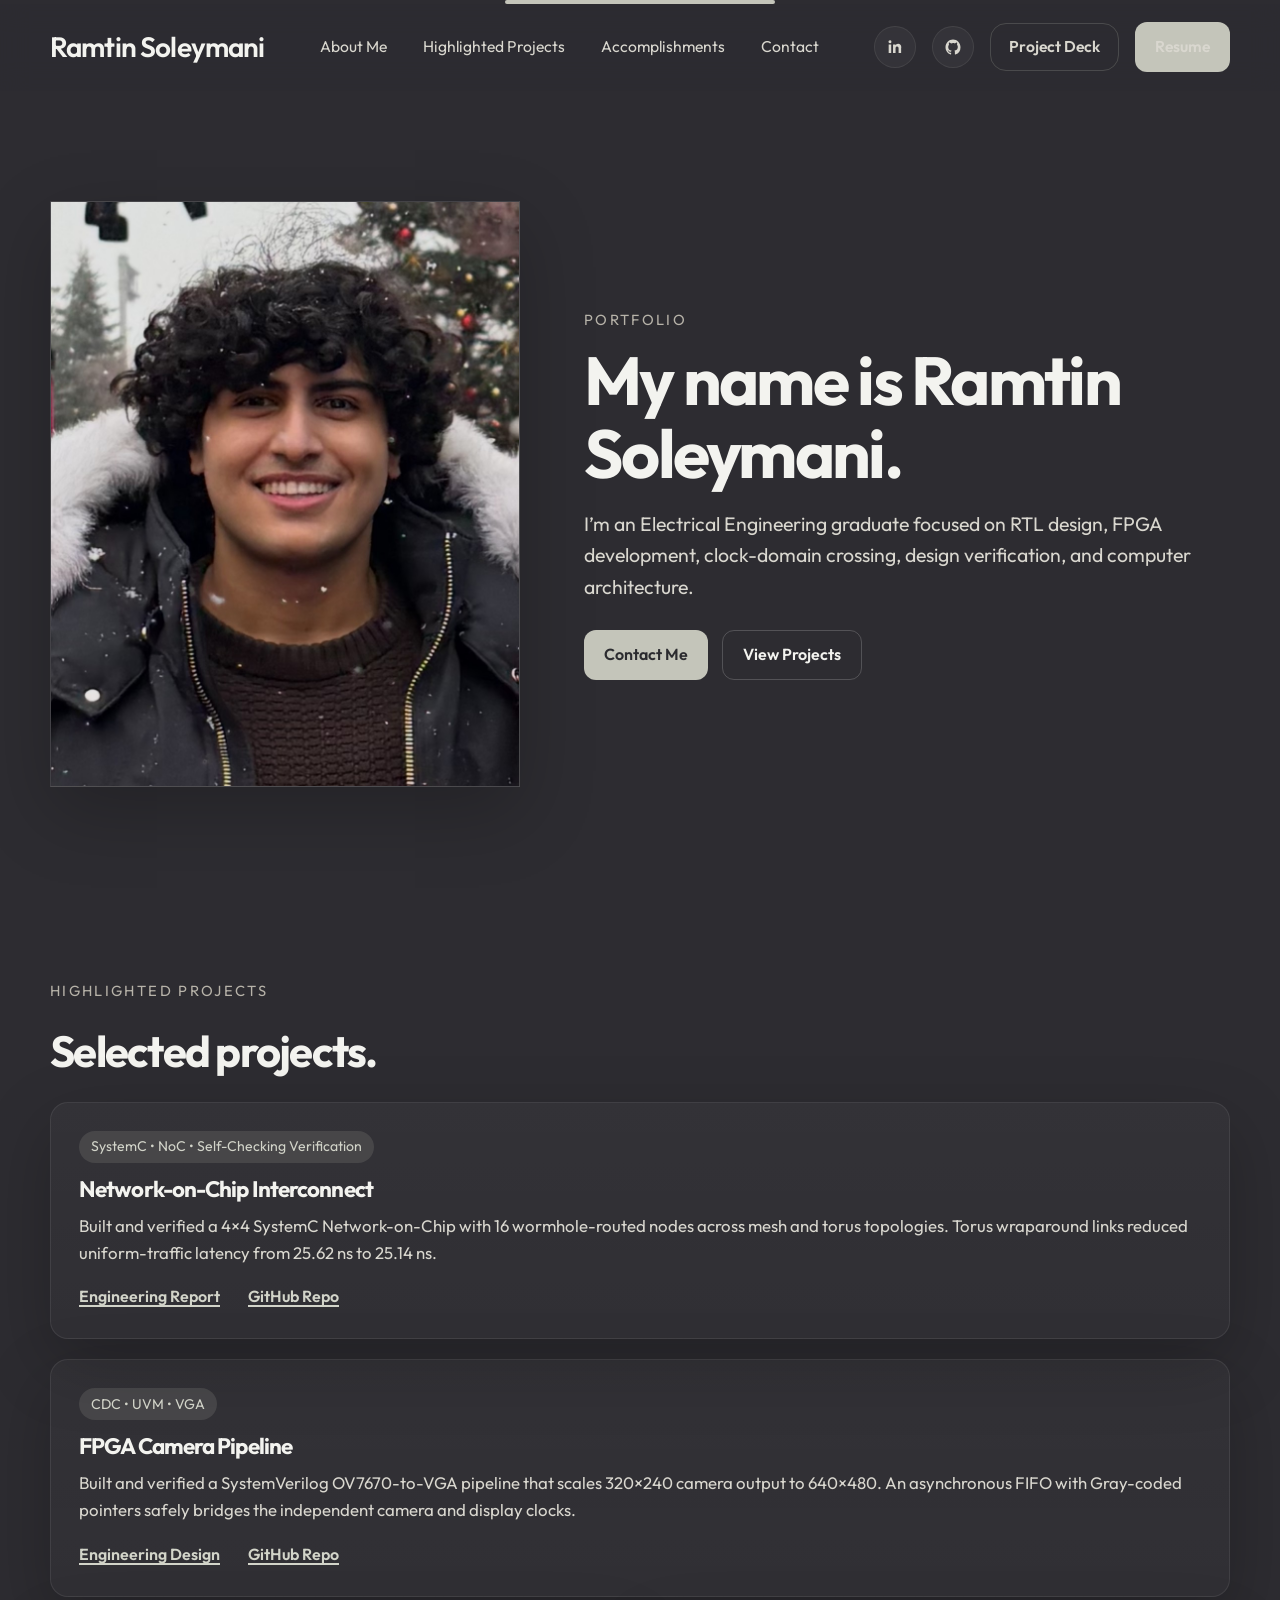
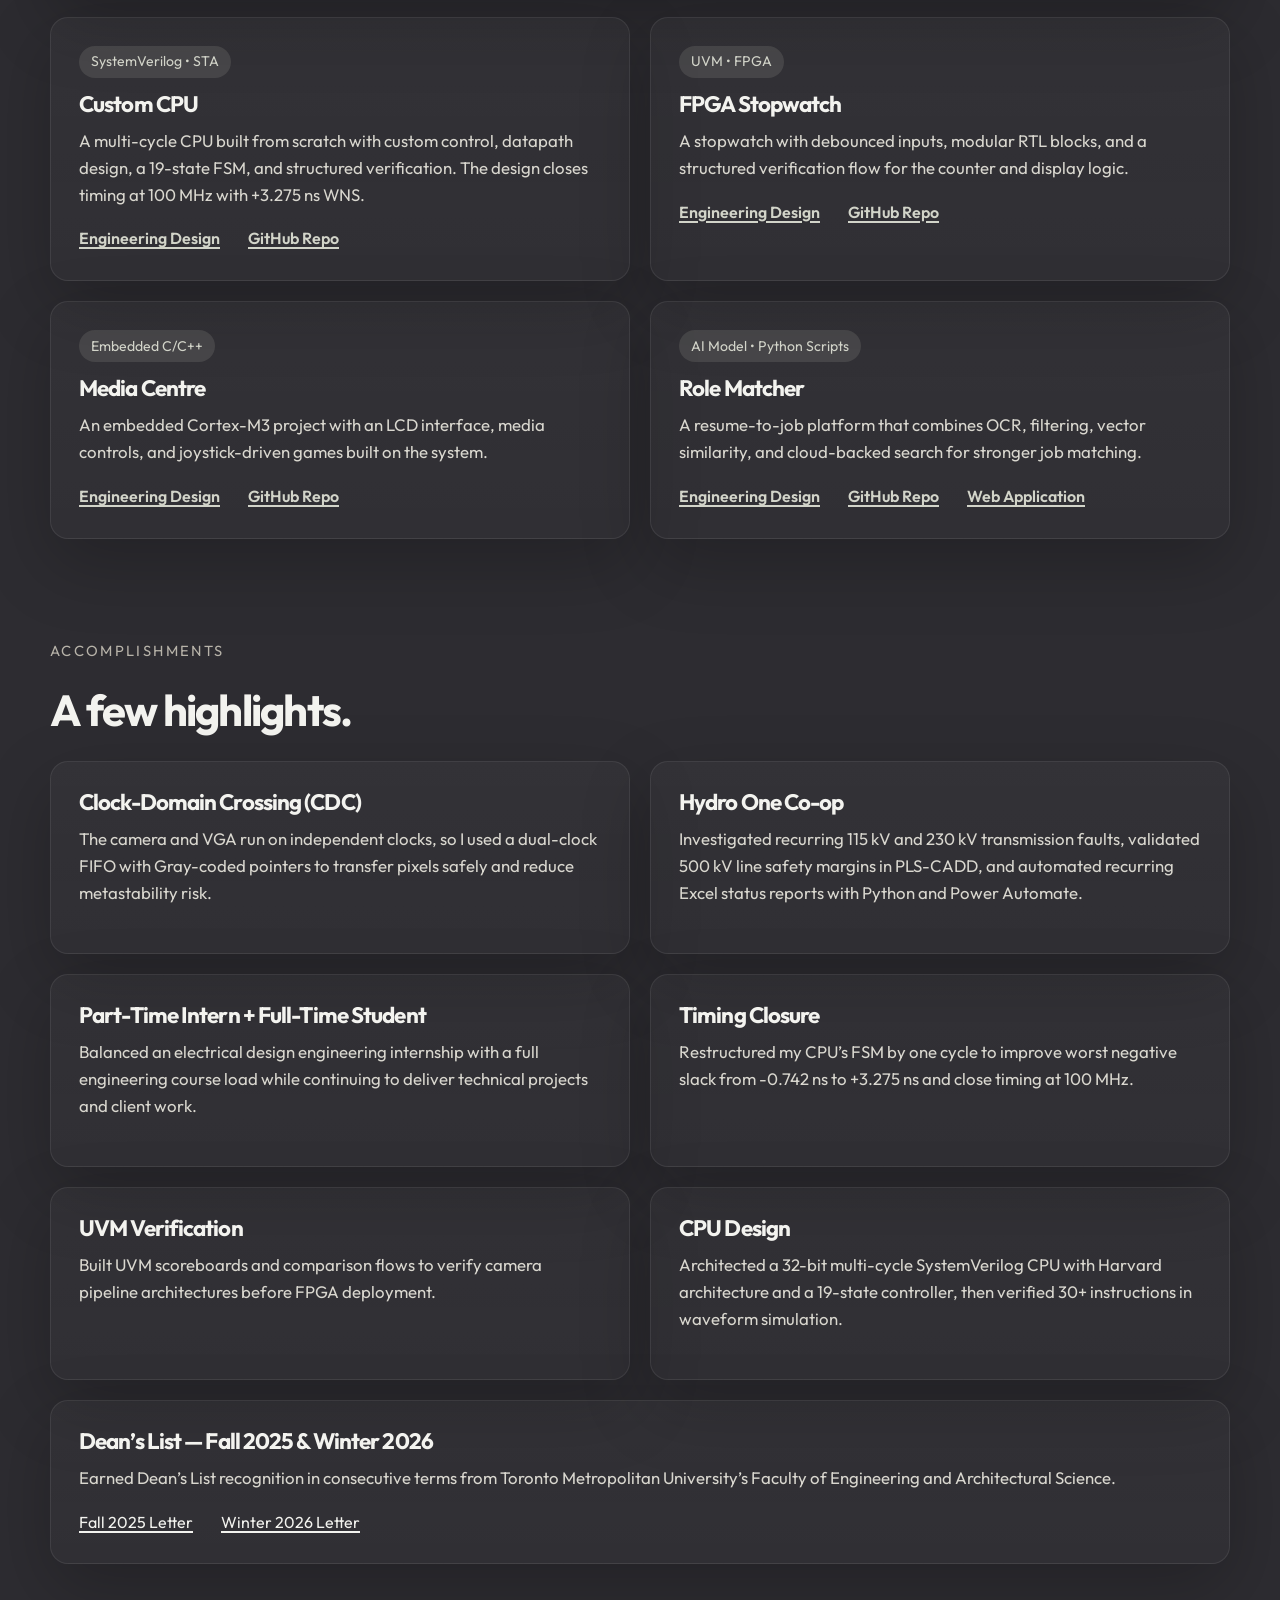
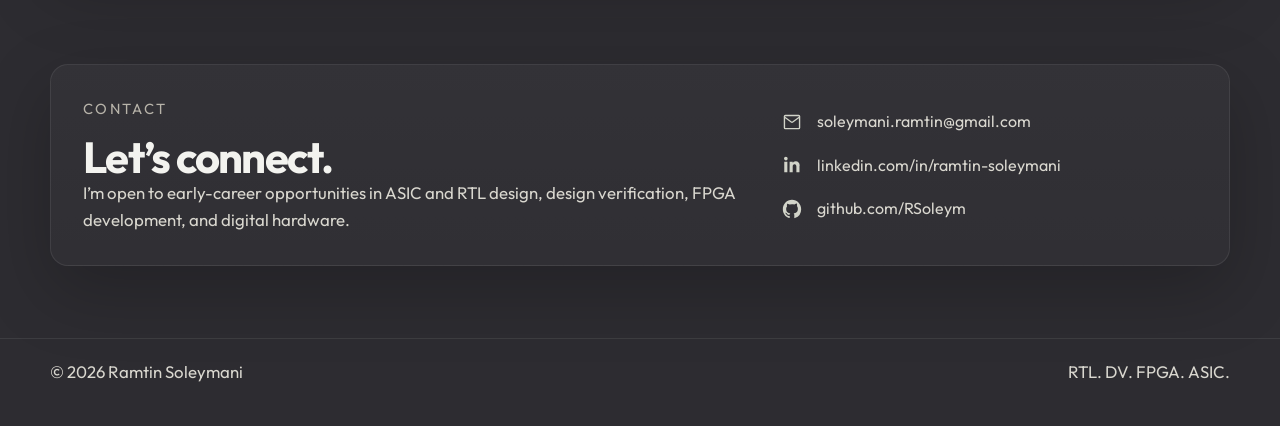
==== commit 28fab77e: "Tighten featured project descriptions" ====
--- a/index.html
+++ b/index.html
@@ -121,11 +121,10 @@
               <div class="card-tag">SystemC • NoC • Self-Checking Verification</div>
               <h3>Network-on-Chip Interconnect</h3>
               <p>
-                Modelled and verified a 4×4 SystemC Network-on-Chip with 16
-                wormhole-routed nodes across mesh and torus topologies. All
-                four test configurations completed without routing errors or
-                deadlocks across 384 packets and 1,920 flits; torus wraparound
-                links improved uniform-traffic latency from 25.62 ns to 25.14 ns.
+                Built and verified a 4×4 SystemC Network-on-Chip with 16
+                wormhole-routed nodes across mesh and torus topologies. Torus
+                wraparound links reduced uniform-traffic latency from 25.62 ns
+                to 25.14 ns.
               </p>
               <div class="project-links">
                 <a
@@ -133,6 +132,12 @@
                   target="_blank"
                   rel="noreferrer"
                   >Engineering Report</a
+                >
+                <a
+                  href="https://github.com/RSoleym/network-on-chip"
+                  target="_blank"
+                  rel="noreferrer"
+                  >GitHub Repo</a
                 >
               </div>
             </article>
@@ -141,11 +146,10 @@
               <div class="card-tag">CDC • UVM • VGA</div>
               <h3>FPGA Camera Pipeline</h3>
               <p>
-                Designed and verified a 320×240 OV7670 camera-to-VGA pipeline
-                in SystemVerilog, scaling the display to 640×480. Because the
-                camera pixel clock and VGA display clock run independently, I
-                used an asynchronous FIFO with Gray-coded CDC pointers for safe,
-                stable pixel transfer between the two timing domains.
+                Built and verified a SystemVerilog OV7670-to-VGA pipeline that
+                scales 320×240 camera output to 640×480. An asynchronous FIFO
+                with Gray-coded pointers safely bridges the independent camera
+                and display clocks.
               </p>
               <div class="project-links">
                 <a
@@ -276,11 +280,9 @@
             <article class="info-card">
               <h3>Clock-Domain Crossing (CDC)</h3>
               <p>
-                The OV7670 camera sensor produces pixels on its own pixel clock,
-                while VGA consumes them on a separate display clock. I bridged
-                those asynchronous timing domains with a dual-clock FIFO and
-                Gray-coded read/write pointers, synchronizing control state
-                safely and reducing metastability risk.
+                The camera and VGA run on independent clocks, so I used a
+                dual-clock FIFO with Gray-coded pointers to transfer pixels
+                safely and reduce metastability risk.
               </p>
             </article>
 
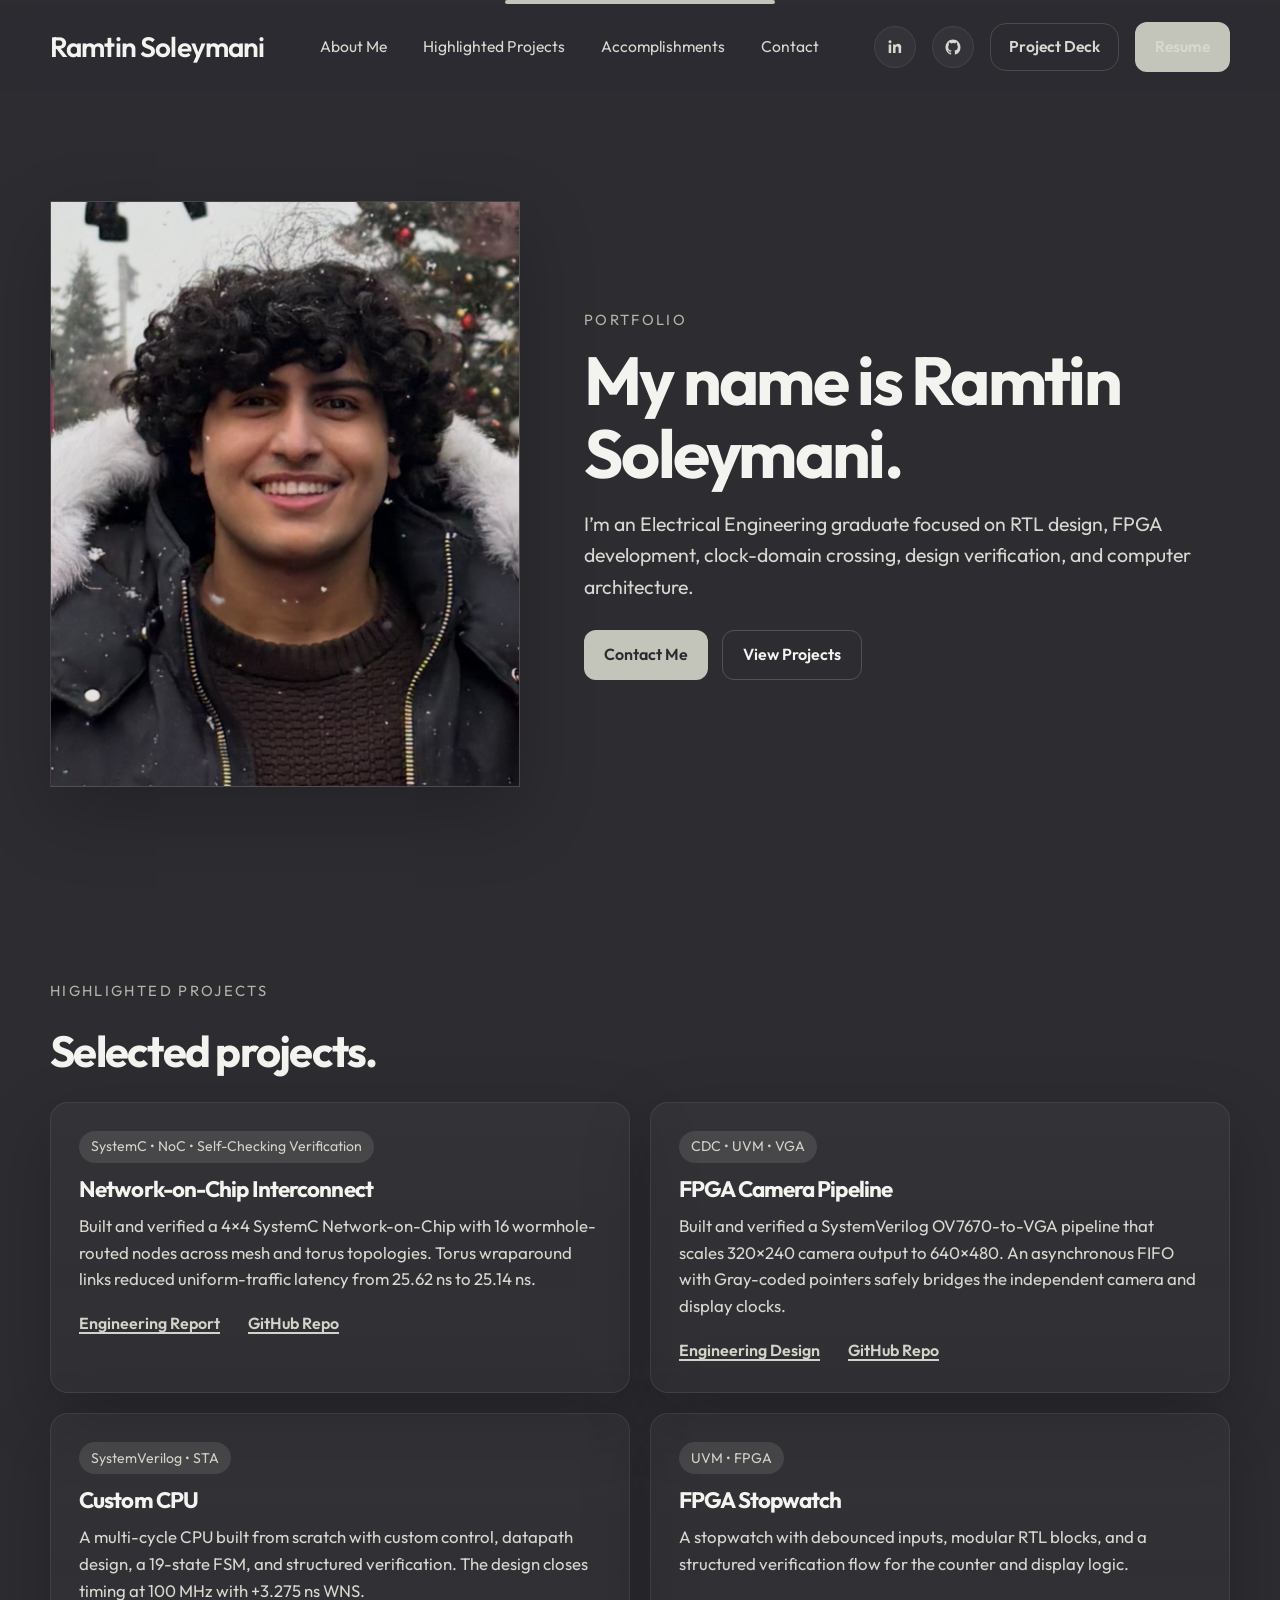
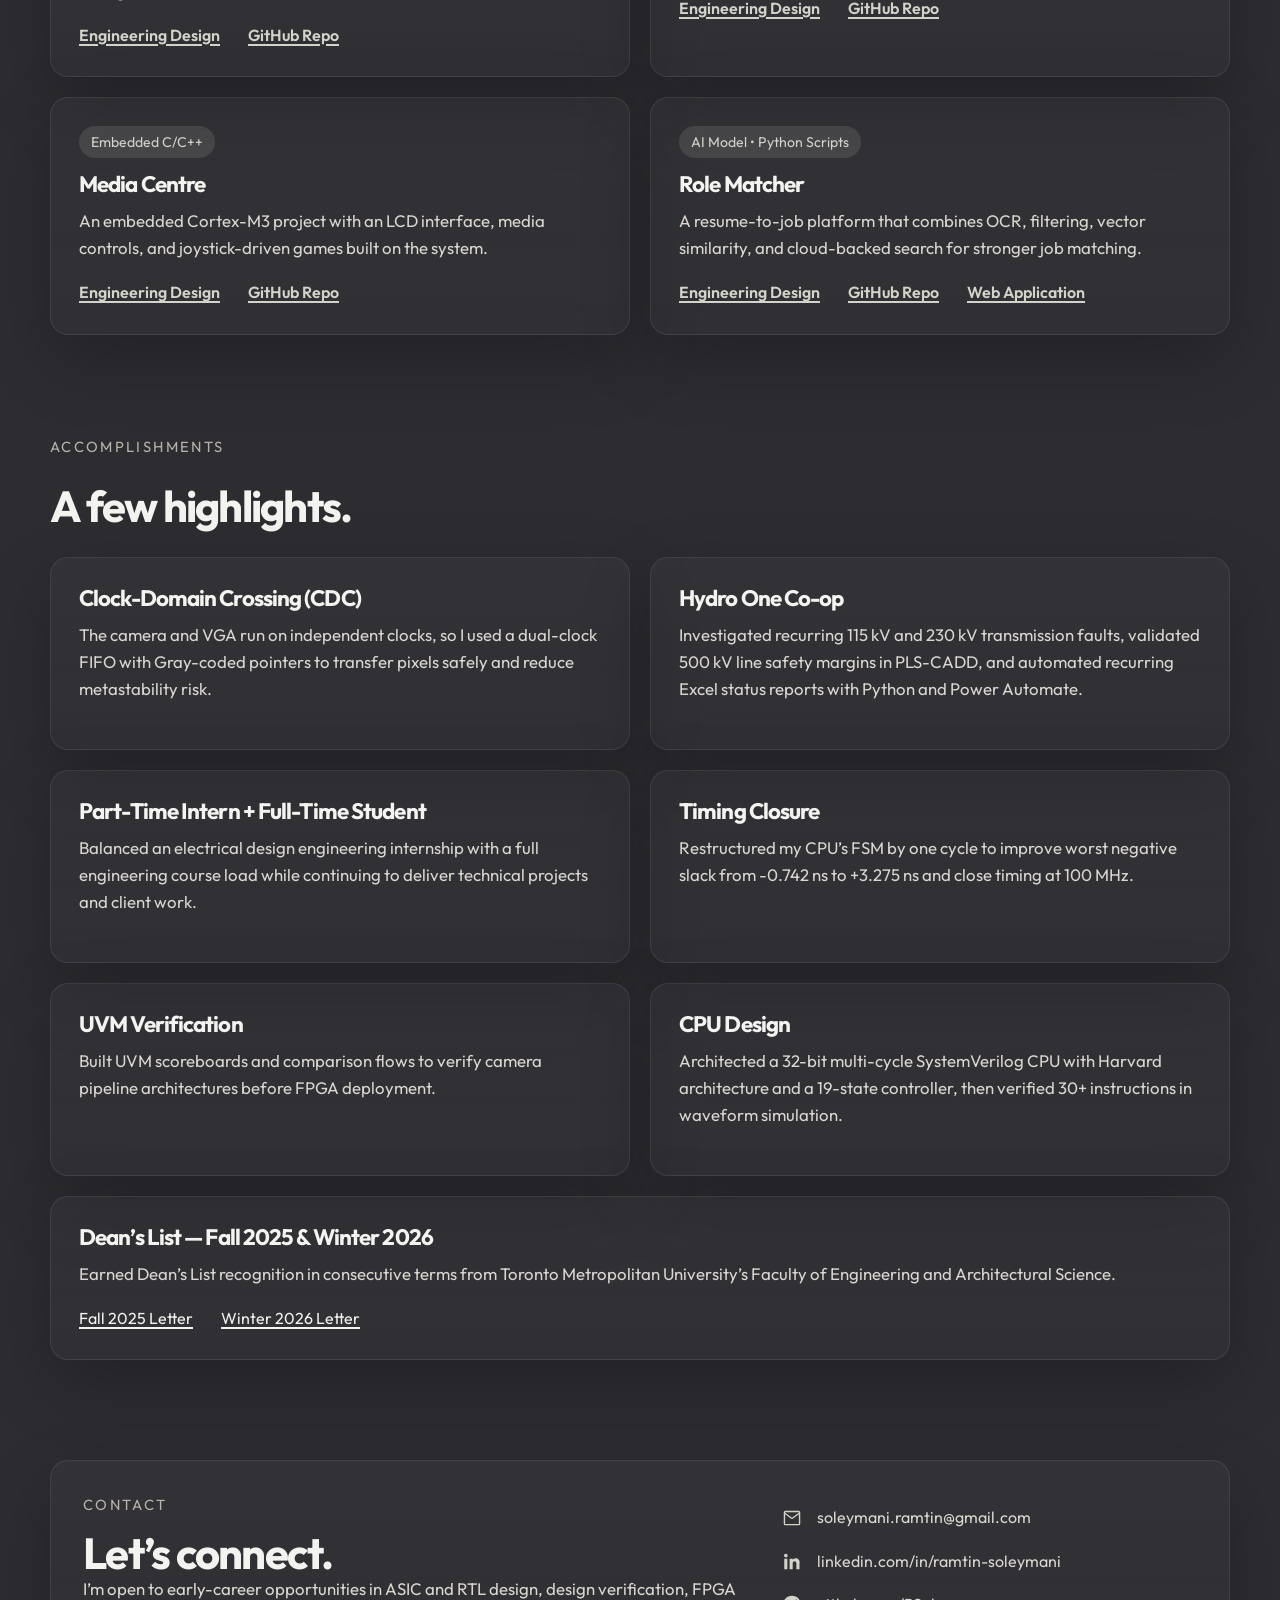
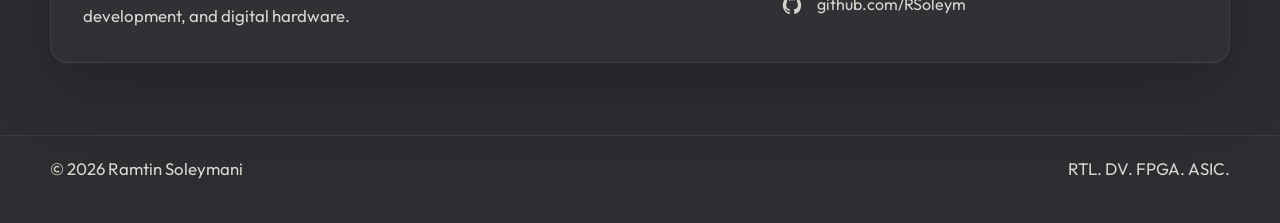
==== commit 798835e0: "Align featured projects with card grid" ====
--- a/index.html
+++ b/index.html
@@ -117,7 +117,7 @@
           </div>
 
           <div class="card-grid projects-grid">
-            <article class="project-card featured-project">
+            <article class="project-card">
               <div class="card-tag">SystemC • NoC • Self-Checking Verification</div>
               <h3>Network-on-Chip Interconnect</h3>
               <p>
@@ -142,7 +142,7 @@
               </div>
             </article>
 
-            <article class="project-card featured-project">
+            <article class="project-card">
               <div class="card-tag">CDC • UVM • VGA</div>
               <h3>FPGA Camera Pipeline</h3>
               <p>
--- a/styles.css
+++ b/styles.css
@@ -309,10 +309,6 @@
 }
 
 
-.featured-project {
-  grid-column: span 2;
-}
-
 .accomplishments-grid .info-card:last-child:nth-child(odd) {
   grid-column: span 2;
 }
@@ -482,7 +478,6 @@
     grid-template-columns: 1fr;
   }
 
-  .featured-project,
   .accomplishments-grid .info-card:last-child:nth-child(odd) {
     grid-column: auto;
   }
